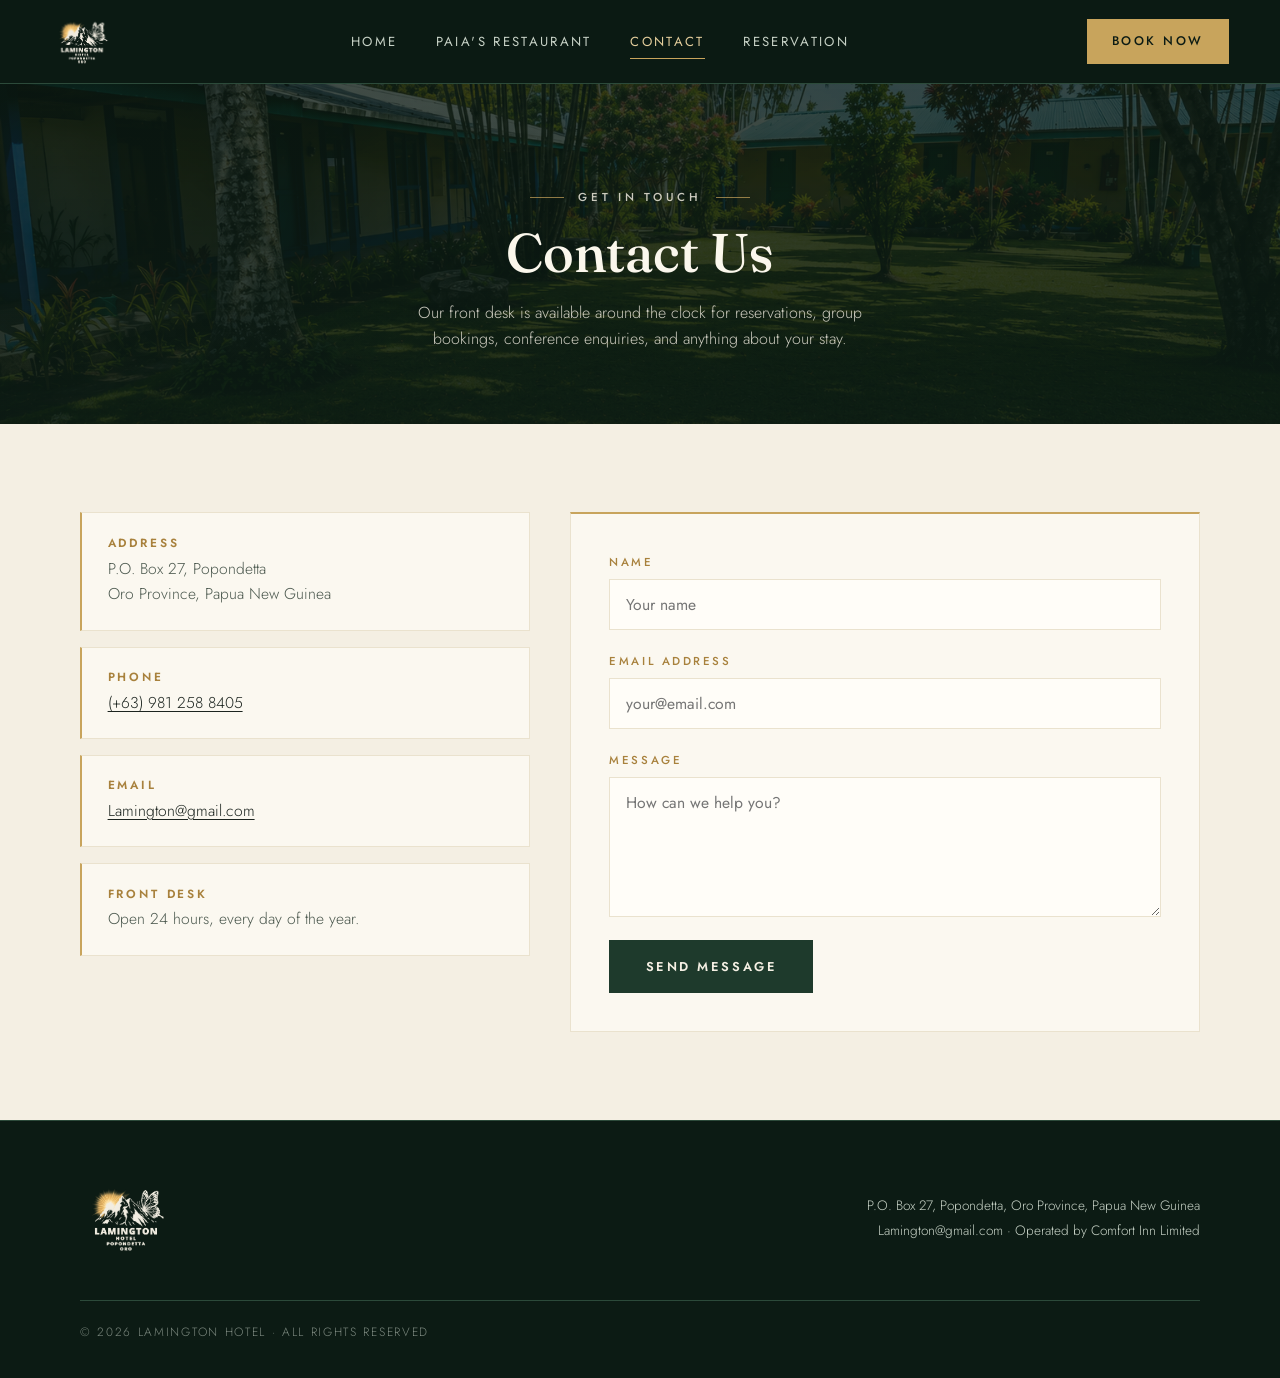
==== contact.html @ cfe45149 "Initial commit" ====
<!DOCTYPE html>
<html lang="en">
<head>
  <meta charset="UTF-8">
  <meta name="viewport" content="width=device-width, initial-scale=1.0">
  <link rel="icon" href="images/favicon.ico" type="image/x-icon">
  <title>Contact · Lamington Hotel</title>
  <link rel="stylesheet" href="index.css">
  <link rel="stylesheet" href="contact.css">
</head>
<body>

<header class="navbar">
  <div class="logo">
    <a href="index.html" class="logo-link">
      <img src="images/LamingtonLogo-light.png" alt="Lamington Hotel — Popondetta, Oro">
    </a>
  </div>
  <button class="nav-toggle" aria-label="Open menu" aria-expanded="false">☰</button>
  <nav>
    <ul class="nav-links">
      <li><a href="index.html">Home</a></li>
      <li><a href="restaurant.html">Paia's Restaurant</a></li>
      <li><a href="contact.html" class="active">Contact</a></li>
      <li><a href="reservation.html">Reservation</a></li>
    </ul>
  </nav>
  <a href="reservation.html" class="book-now">Book Now</a>
</header>

<section class="page-hero">
  <p class="eyebrow centered">Get in touch</p>
  <h1>Contact Us</h1>
  <p>Our front desk is available around the clock for reservations, group bookings, conference enquiries, and anything about your stay.</p>
</section>

<section class="section on-paper">
  <div class="section-inner contact-layout">

    <div class="contact-left">
      <div class="info-box">
        <h3>Address</h3>
        <p>P.O. Box 27, Popondetta<br>Oro Province, Papua New Guinea</p>
      </div>
      <div class="info-box">
        <h3>Phone</h3>
        <p><a href="tel:+639812588405">(+63) 981 258 8405</a></p>
      </div>
      <div class="info-box">
        <h3>Email</h3>
        <p><a href="mailto:Lamington@gmail.com">Lamington@gmail.com</a></p>
      </div>
      <div class="info-box">
        <h3>Front desk</h3>
        <p>Open 24 hours, every day of the year.</p>
      </div>
    </div>

    <form class="contact-form" id="contactForm" novalidate>
      <div class="form-group">
        <label for="contactName">Name</label>
        <input type="text" id="contactName" placeholder="Your name" required>
      </div>
      <div class="form-group">
        <label for="contactEmail">Email address</label>
        <input type="email" id="contactEmail" placeholder="your@email.com" required>
      </div>
      <div class="form-group">
        <label for="contactMessage">Message</label>
        <textarea id="contactMessage" placeholder="How can we help you?" required></textarea>
      </div>
      <button type="submit" class="form-submit">Send message</button>
      <p class="form-note" id="contactNote"></p>
    </form>

  </div>
</section>

<footer class="footer">
  <div class="footer-inner">
    <img src="images/LamingtonLogo-light.png" alt="Lamington Hotel — Popondetta, Oro">
    <div class="footer-meta">
      P.O. Box 27, Popondetta, Oro Province, Papua New Guinea<br>
      <a href="mailto:Lamington@gmail.com">Lamington@gmail.com</a> · Operated by Comfort Inn Limited
    </div>
  </div>
  <p class="footer-copy">© 2026 Lamington Hotel · All rights reserved</p>
</footer>

<script src="script.js"></script>
</body>
</html>
---- index.css ----
/* ============================================================
   LAMINGTON HOTEL — shared stylesheet
   Palette: rainforest green + brass gold + volcanic ember
   Type: Fraunces (display) + Jost (body)
   ============================================================ */

@import url('https://fonts.googleapis.com/css2?family=Fraunces:ital,opsz,wght@0,9..144,400;0,9..144,500;0,9..144,600;1,9..144,400;1,9..144,500&family=Jost:wght@300;400;500;600&display=swap');

:root {
  --forest-950: #0C1B14;
  --forest-900: #10231B;
  --forest-800: #152C22;
  --forest-700: #1E3A2C;
  --forest-line: #2C4A3A;
  --gold: #C8A45C;
  --gold-light: #E4CE9C;
  --gold-deep: #A8813C;
  --ember: #B4472F;
  --paper: #F4EFE3;
  --paper-deep: #EAE2CE;
  --ink: #1C241F;
  --ink-soft: #4C594F;
  --mist: #C7D2C6;

  --display: 'Fraunces', Georgia, serif;
  --body: 'Jost', 'Segoe UI', sans-serif;
  --wrap: 1120px;
}

* { margin: 0; padding: 0; box-sizing: border-box; }

html { scroll-behavior: smooth; }

body {
  font-family: var(--body);
  font-weight: 300;
  color: var(--ink);
  background: var(--forest-950);
  line-height: 1.65;
  -webkit-font-smoothing: antialiased;
}

img { max-width: 100%; display: block; }
a { color: inherit; text-decoration: none; }

h1, h2, h3 { font-family: var(--display); font-weight: 500; line-height: 1.12; }

.eyebrow {
  font-family: var(--body);
  font-weight: 500;
  font-size: 0.72rem;
  letter-spacing: 0.32em;
  text-transform: uppercase;
  color: var(--gold);
  display: flex;
  align-items: center;
  gap: 0.9rem;
}
.eyebrow::before {
  content: '';
  width: 34px; height: 1px;
  background: var(--gold);
  opacity: 0.7;
}
.eyebrow.centered { justify-content: center; }
.eyebrow.centered::after {
  content: '';
  width: 34px; height: 1px;
  background: var(--gold);
  opacity: 0.7;
}

/* ---------- Navbar ---------- */
.navbar {
  position: sticky;
  top: 0;
  z-index: 50;
  display: flex;
  align-items: center;
  justify-content: space-between;
  gap: 1.5rem;
  padding: 0.65rem 4vw;
  background: rgba(12, 27, 20, 0.92);
  backdrop-filter: blur(10px);
  border-bottom: 1px solid var(--forest-line);
}
.logo img { height: 62px; width: auto; }
.nav-links {
  display: flex;
  list-style: none;
  gap: 2.4rem;
}
.nav-links a {
  color: var(--mist);
  font-size: 0.82rem;
  font-weight: 400;
  letter-spacing: 0.18em;
  text-transform: uppercase;
  padding: 0.4rem 0;
  border-bottom: 1px solid transparent;
  transition: color 0.25s, border-color 0.25s;
}
.nav-links a:hover,
.nav-links a.active { color: var(--gold-light); border-bottom-color: var(--gold); }

.book-now {
  font-size: 0.78rem;
  font-weight: 500;
  letter-spacing: 0.2em;
  text-transform: uppercase;
  color: var(--forest-950);
  background: var(--gold);
  padding: 0.7rem 1.5rem;
  border: 1px solid var(--gold);
  transition: background 0.25s, color 0.25s;
  white-space: nowrap;
}
.book-now:hover { background: transparent; color: var(--gold-light); }

.nav-toggle {
  display: none;
  background: none;
  border: 1px solid var(--forest-line);
  color: var(--gold-light);
  font-size: 1.2rem;
  line-height: 1;
  padding: 0.45rem 0.7rem;
  cursor: pointer;
}

/* ---------- Buttons ---------- */
.primary-btn, .secondary-btn {
  display: inline-block;
  font-family: var(--body);
  font-size: 0.8rem;
  font-weight: 500;
  letter-spacing: 0.2em;
  text-transform: uppercase;
  padding: 0.95rem 2.1rem;
  transition: all 0.25s;
}
.primary-btn {
  background: var(--gold);
  color: var(--forest-950);
  border: 1px solid var(--gold);
}
.primary-btn:hover { background: var(--gold-light); border-color: var(--gold-light); }
.secondary-btn {
  border: 1px solid rgba(228, 206, 156, 0.5);
  color: var(--gold-light);
}
.secondary-btn:hover { border-color: var(--gold-light); background: rgba(228, 206, 156, 0.08); }

/* ---------- Hero (home) ---------- */
.hero {
  position: relative;
  min-height: 92vh;
  display: flex;
  align-items: center;
  background:
    linear-gradient(180deg, rgba(12,27,20,0.55) 0%, rgba(12,27,20,0.35) 45%, rgba(12,27,20,0.92) 100%),
    url('images/Heropic.png') center 30% / cover no-repeat;
}
.hero-content {
  width: 100%;
  max-width: var(--wrap);
  margin: 0 auto;
  padding: 6rem 4vw 8rem;
  color: var(--paper);
}
.hero .eyebrow { color: var(--gold-light); margin-bottom: 1.4rem; }
.hero h1 {
  font-size: clamp(2.6rem, 6vw, 4.6rem);
  font-weight: 500;
  color: #FBF7EC;
  max-width: 13ch;
  margin-bottom: 1.4rem;
}
.hero h1 em {
  font-style: italic;
  font-weight: 400;
  color: var(--gold-light);
}
.hero-text {
  font-size: 1.05rem;
  max-width: 46ch;
  color: rgba(244, 239, 227, 0.85);
  margin-bottom: 2.4rem;
}
.hero-buttons { display: flex; flex-wrap: wrap; gap: 1rem; }

.hero-facts {
  display: flex;
  flex-wrap: wrap;
  gap: 2.6rem;
  margin-top: 4rem;
  padding-top: 1.6rem;
  border-top: 1px solid rgba(228, 206, 156, 0.25);
}
.hero-facts div { min-width: 120px; }
.hero-facts strong {
  display: block;
  font-family: var(--display);
  font-size: 1.5rem;
  font-weight: 500;
  color: var(--gold-light);
}
.hero-facts span {
  font-size: 0.72rem;
  letter-spacing: 0.22em;
  text-transform: uppercase;
  color: rgba(199, 210, 198, 0.85);
}

/* ---------- Ridgeline divider (signature) ---------- */
.ridge {
  display: block;
  width: 100%;
  height: 56px;
  margin-bottom: -1px;
}
.ridge path.line { fill: none; stroke: var(--gold); stroke-width: 1.4; opacity: 0.85; }

/* ---------- Sections ---------- */
.section {
  padding: 5.5rem 4vw;
}
.section-inner { max-width: var(--wrap); margin: 0 auto; }
.section-head { max-width: 640px; margin-bottom: 3.2rem; }
.section-head.centered { margin-inline: auto; text-align: center; }
.section-head h2 {
  font-size: clamp(1.9rem, 3.6vw, 2.7rem);
  margin-top: 0.9rem;
}
.section-head p { margin-top: 0.9rem; }

.on-paper { background: var(--paper); color: var(--ink); }
.on-paper .section-head p { color: var(--ink-soft); }
.on-forest { background: var(--forest-900); color: var(--paper); }
.on-forest h2, .on-forest h3 { color: #FBF7EC; }
.on-forest p { color: rgba(244, 239, 227, 0.75); }

/* ---------- Amenities ---------- */
.amenities-grid {
  display: grid;
  grid-template-columns: repeat(auto-fit, minmax(250px, 1fr));
  gap: 1.2rem;
}
.amenity-card {
  background: #FBF8F0;
  border: 1px solid var(--paper-deep);
  border-top: 2px solid var(--gold);
  padding: 2.1rem 1.8rem;
  transition: transform 0.25s, box-shadow 0.25s;
}
.amenity-card:hover {
  transform: translateY(-4px);
  box-shadow: 0 14px 30px rgba(28, 36, 31, 0.10);
}
.amenity-card h3 { font-size: 1.25rem; margin-bottom: 0.6rem; }
.amenity-card p { color: var(--ink-soft); font-size: 0.96rem; }
.amenity-glyph {
  width: 44px; height: 44px;
  margin-bottom: 1.2rem;
  color: var(--gold-deep);
}
.amenity-glyph svg { width: 100%; height: 100%; }

/* ---------- Rooms ---------- */
.rooms-grid {
  display: grid;
  grid-template-columns: repeat(auto-fit, minmax(255px, 1fr));
  gap: 1.4rem;
}
.room-card {
  background: var(--forest-800, #152C22);
  background: #152C22;
  border: 1px solid var(--forest-line);
  display: flex;
  flex-direction: column;
  transition: transform 0.25s, border-color 0.25s;
}
.room-card:hover { transform: translateY(-5px); border-color: var(--gold-deep); }
.room-media { position: relative; overflow: hidden; aspect-ratio: 4 / 3; }
.room-media img {
  width: 100%; height: 100%;
  object-fit: cover;
  transition: transform 0.5s ease;
}
.room-card:hover .room-media img { transform: scale(1.05); }
.rate-plate {
  position: absolute;
  top: 0.9rem; left: 0.9rem;
  background: linear-gradient(160deg, var(--gold-light), var(--gold));
  color: var(--forest-950);
  font-weight: 600;
  font-size: 0.82rem;
  letter-spacing: 0.06em;
  padding: 0.35rem 0.75rem;
  box-shadow: 0 3px 8px rgba(0,0,0,0.35);
}
.rate-plate small { font-weight: 400; font-size: 0.68rem; }
.room-body { padding: 1.5rem 1.5rem 1.7rem; display: flex; flex-direction: column; flex: 1; }
.room-code {
  font-size: 0.68rem;
  letter-spacing: 0.28em;
  color: var(--gold);
  text-transform: uppercase;
  margin-bottom: 0.4rem;
}
.room-body h3 { font-size: 1.3rem; margin-bottom: 0.55rem; }
.room-body p { font-size: 0.94rem; flex: 1; }
.room-link {
  margin-top: 1.3rem;
  font-size: 0.76rem;
  font-weight: 500;
  letter-spacing: 0.2em;
  text-transform: uppercase;
  color: var(--gold-light);
  display: inline-flex;
  align-items: center;
  gap: 0.5rem;
}
.room-link::after { content: '→'; transition: transform 0.25s; }
.room-link:hover::after { transform: translateX(4px); }

/* ---------- Dining band (home) ---------- */
.dine-band {
  display: grid;
  grid-template-columns: 1.1fr 1fr;
  max-width: var(--wrap);
  margin: 0 auto;
  border: 1px solid var(--paper-deep);
  background: #FBF8F0;
  overflow: hidden;
}
.dine-band img { width: 100%; height: 100%; object-fit: cover; min-height: 320px; }
.dine-copy { padding: 3rem 3rem 3.2rem; display: flex; flex-direction: column; justify-content: center; }
.dine-copy h2 { font-size: clamp(1.7rem, 3vw, 2.3rem); margin: 0.9rem 0; }
.dine-copy p { color: var(--ink-soft); margin-bottom: 1.8rem; }
.dine-copy .primary-btn { align-self: flex-start; background: var(--forest-700); border-color: var(--forest-700); color: var(--paper); }
.dine-copy .primary-btn:hover { background: var(--forest-900); }

/* ---------- Footer ---------- */
.footer {
  background: var(--forest-950);
  border-top: 1px solid var(--forest-line);
  padding: 3.2rem 4vw 2.2rem;
  color: var(--mist);
}
.footer-inner {
  max-width: var(--wrap);
  margin: 0 auto;
  display: flex;
  flex-wrap: wrap;
  align-items: center;
  justify-content: space-between;
  gap: 1.6rem;
}
.footer-inner img { height: 92px; width: auto; }
.footer-meta { font-size: 0.85rem; line-height: 1.9; text-align: right; }
.footer-meta a:hover { color: var(--gold-light); }
.footer-copy {
  max-width: var(--wrap);
  margin: 2.2rem auto 0;
  padding-top: 1.4rem;
  border-top: 1px solid var(--forest-line);
  font-size: 0.75rem;
  letter-spacing: 0.14em;
  text-transform: uppercase;
  color: rgba(199, 210, 198, 0.6);
}

/* ---------- Page hero (inner pages) ---------- */
.page-hero {
  background:
    linear-gradient(180deg, rgba(12,27,20,0.78), rgba(12,27,20,0.9)),
    url('images/Heropic.png') center 40% / cover no-repeat;
  padding: 5.5rem 4vw 4.5rem;
  color: var(--paper);
  text-align: center;
}
.page-hero h1 {
  font-size: clamp(2.2rem, 5vw, 3.4rem);
  color: #FBF7EC;
  margin-top: 1rem;
}
.page-hero p {
  max-width: 52ch;
  margin: 1rem auto 0;
  color: rgba(244, 239, 227, 0.82);
}

/* ---------- Forms ---------- */
.form-group { display: flex; flex-direction: column; gap: 0.45rem; }
.form-group label {
  font-size: 0.72rem;
  font-weight: 500;
  letter-spacing: 0.22em;
  text-transform: uppercase;
  color: var(--gold-deep);
}
.form-group input,
.form-group select,
.form-group textarea {
  font-family: var(--body);
  font-size: 0.98rem;
  color: var(--ink);
  background: #FFFDF8;
  border: 1px solid var(--paper-deep);
  padding: 0.8rem 0.95rem;
  transition: border-color 0.2s, box-shadow 0.2s;
}
.form-group textarea { min-height: 140px; resize: vertical; }
.form-group input:focus,
.form-group select:focus,
.form-group textarea:focus {
  outline: none;
  border-color: var(--gold);
  box-shadow: 0 0 0 3px rgba(200, 164, 92, 0.2);
}
.form-submit {
  font-family: var(--body);
  font-size: 0.8rem;
  font-weight: 600;
  letter-spacing: 0.2em;
  text-transform: uppercase;
  background: var(--forest-700);
  color: var(--paper);
  border: 1px solid var(--forest-700);
  padding: 1rem 2.2rem;
  cursor: pointer;
  transition: background 0.25s;
}
.form-submit:hover { background: var(--forest-900); }
.form-note {
  border-left: 2px solid var(--gold);
  background: rgba(200, 164, 92, 0.12);
  color: var(--ink);
  padding: 0.9rem 1.1rem;
  font-size: 0.95rem;
  display: none;
}
.form-note.show { display: block; }

/* ---------- Focus visibility ---------- */
a:focus-visible, button:focus-visible {
  outline: 2px solid var(--gold);
  outline-offset: 3px;
}

/* ---------- Motion preferences ---------- */
@media (prefers-reduced-motion: reduce) {
  * { transition: none !important; animation: none !important; }
  html { scroll-behavior: auto; }
}

/* ---------- Responsive ---------- */
@media (max-width: 860px) {
  .nav-toggle { display: block; }
  .navbar { flex-wrap: wrap; }
  .navbar nav {
    display: none;
    width: 100%;
    order: 4;
  }
  .navbar nav.open { display: block; }
  .nav-links {
    flex-direction: column;
    gap: 0;
    padding: 0.8rem 0 0.4rem;
    border-top: 1px solid var(--forest-line);
    margin-top: 0.6rem;
  }
  .nav-links a { display: block; padding: 0.7rem 0; border-bottom: none; }
  .book-now { margin-left: auto; }
  .dine-band { grid-template-columns: 1fr; }
  .dine-copy { padding: 2.2rem 1.6rem; }
  .footer-meta { text-align: left; }
  .hero { min-height: 84vh; }
}

/* ============================================================
   Interactive layer — reception bell, reveals, stay calculator
   ============================================================ */

/* Bell */
.bell-inline { display: flex; align-items: center; gap: 1.1rem; margin-top: 2.2rem; }
.bell {
  width: 66px; height: 66px;
  background: rgba(12, 27, 20, 0.55);
  border: 1px solid rgba(228, 206, 156, 0.4);
  border-radius: 50%;
  padding: 8px;
  cursor: pointer;
  flex: none;
  transition: border-color 0.3s, box-shadow 0.3s, transform 0.15s;
}
.bell:hover { border-color: var(--gold-light); transform: translateY(-2px); }
.bell:active { transform: translateY(1px) scale(0.97); }
.bell svg { width: 100%; height: 100%; }
.bell.ringing svg { animation: bell-swing 0.6s ease; }
@keyframes bell-swing {
  0% { transform: rotate(0); }
  25% { transform: rotate(-8deg); }
  50% { transform: rotate(7deg); }
  75% { transform: rotate(-4deg); }
  100% { transform: rotate(0); }
}
.hero.lit .bell {
  border-color: var(--gold);
  box-shadow: 0 0 24px rgba(200, 164, 92, 0.45), 0 0 60px rgba(200, 164, 92, 0.2);
}
.bell-state {
  font-family: var(--display);
  font-size: 1.05rem;
  letter-spacing: 0.12em;
  color: rgba(228, 206, 156, 0.55);
  transition: color 0.5s;
}
.hero.lit .bell-state { color: var(--gold-light); }
.bell-hint { font-size: 0.8rem; color: rgba(199, 210, 198, 0.75); }

/* Waking the hotel */
.hero { transition: filter 1.2s ease; }
.hero::after {
  content: '';
  position: absolute;
  inset: 0;
  pointer-events: none;
  background: radial-gradient(ellipse at 30% 70%, rgba(200, 164, 92, 0.22), transparent 55%);
  opacity: 0;
  transition: opacity 1.4s ease;
}
.hero.lit::after { opacity: 1; }
.hero.lit { filter: saturate(1.12) brightness(1.06); }
.ridge path.line { transition: filter 0.8s ease, opacity 0.8s ease; }
.ridge.lit path.line {
  opacity: 1;
  filter: drop-shadow(0 0 5px rgba(200, 164, 92, 0.9));
}

/* Scroll reveals */
.reveal {
  opacity: 0;
  transform: translateY(26px);
  transition: opacity 0.7s ease, transform 0.7s ease;
}
.reveal.in { opacity: 1; transform: none; }
.reveal:nth-child(2) { transition-delay: 0.08s; }
.reveal:nth-child(3) { transition-delay: 0.16s; }
.reveal:nth-child(4) { transition-delay: 0.24s; }

/* Stay calculator */
.stay-calc {
  margin-top: 2.6rem;
  background: #152C22;
  border: 1px solid var(--forest-line);
  border-top: 2px solid var(--gold);
  padding: 2.2rem;
  display: grid;
  grid-template-columns: 1fr 1.2fr 1fr;
  gap: 2rem;
  align-items: center;
}
.stay-calc-head h3 { font-size: 1.4rem; margin-top: 0.5rem; }
.stay-calc-controls { display: grid; grid-template-columns: 1.5fr 1fr; gap: 1.2rem; }
.stay-calc .form-group label { color: var(--gold); }
.stay-calc select {
  background: var(--forest-900);
  border-color: var(--forest-line);
  color: var(--paper);
}
.stepper {
  display: flex;
  align-items: center;
  justify-content: space-between;
  border: 1px solid var(--forest-line);
  background: var(--forest-900);
}
.stepper button {
  width: 44px; height: 46px;
  background: none;
  border: none;
  color: var(--gold-light);
  font-size: 1.3rem;
  cursor: pointer;
  transition: background 0.2s;
}
.stepper button:hover { background: rgba(200, 164, 92, 0.15); }
.stepper span {
  font-family: var(--display);
  font-size: 1.2rem;
  color: var(--paper);
}
.stay-calc-result { text-align: right; }
.calc-total span, .calc-gst span {
  display: block;
  font-size: 0.7rem;
  letter-spacing: 0.24em;
  text-transform: uppercase;
  color: rgba(199, 210, 198, 0.7);
}
.calc-total strong {
  font-family: var(--display);
  font-size: 2.1rem;
  font-weight: 500;
  color: var(--gold-light);
}
.calc-gst { margin: 0.5rem 0 1.2rem; }
.calc-gst em { font-style: normal; color: var(--mist); font-size: 0.95rem; }

@media (max-width: 860px) {
  .stay-calc { grid-template-columns: 1fr; text-align: left; }
  .stay-calc-result { text-align: left; }
  .stay-calc-controls { grid-template-columns: 1fr; }
}
---- contact.css ----
/* Contact page */

.contact-layout {
  display: grid;
  grid-template-columns: 1fr 1.4fr;
  gap: 2.5rem;
  align-items: start;
}

.contact-left {
  display: grid;
  gap: 1rem;
}
.info-box {
  background: #FBF8F0;
  border: 1px solid var(--paper-deep);
  border-left: 2px solid var(--gold);
  padding: 1.4rem 1.6rem;
}
.info-box h3 {
  font-size: 0.74rem;
  font-family: var(--body);
  font-weight: 600;
  letter-spacing: 0.24em;
  text-transform: uppercase;
  color: var(--gold-deep);
  margin-bottom: 0.4rem;
}
.info-box p { color: var(--ink-soft); font-size: 0.98rem; }
.info-box a { color: var(--ink); text-decoration: underline; text-underline-offset: 3px; }
.info-box a:hover { color: var(--gold-deep); }

.contact-form {
  background: #FBF8F0;
  border: 1px solid var(--paper-deep);
  border-top: 2px solid var(--gold);
  padding: 2.4rem;
  display: flex;
  flex-direction: column;
  gap: 1.4rem;
}
.contact-form .form-submit { align-self: flex-start; }

@media (max-width: 860px) {
  .contact-layout { grid-template-columns: 1fr; }
  .contact-form { padding: 1.6rem; }
}
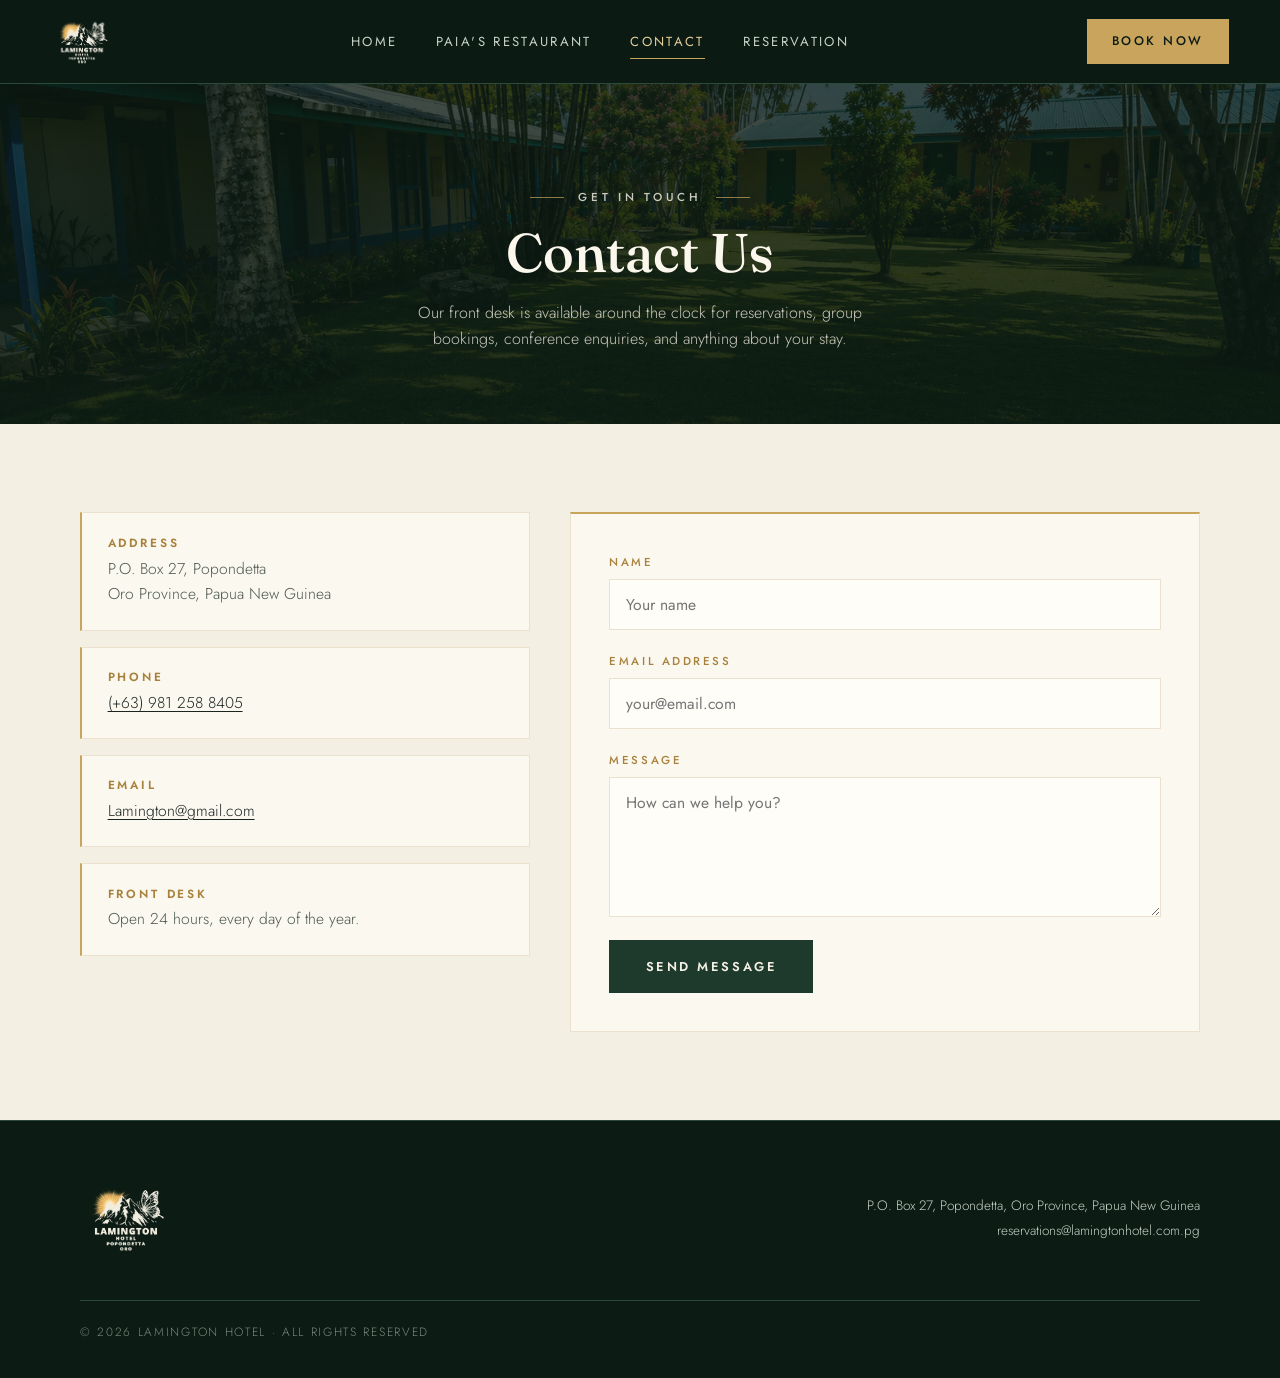
==== commit 7f1949c4: "Added services and edited emails" ====
--- a/contact.html
+++ b/contact.html
@@ -81,7 +81,7 @@
     <img src="images/LamingtonLogo-light.png" alt="Lamington Hotel — Popondetta, Oro">
     <div class="footer-meta">
       P.O. Box 27, Popondetta, Oro Province, Papua New Guinea<br>
-      <a href="mailto:Lamington@gmail.com">Lamington@gmail.com</a> · Operated by Comfort Inn Limited
+      <a href="mailto:Lamington@gmail.com">reservations@lamingtonhotel.com.pg</a>
     </div>
   </div>
   <p class="footer-copy">© 2026 Lamington Hotel · All rights reserved</p>
--- a/index.css
+++ b/index.css
@@ -615,3 +615,13 @@
   .stay-calc-result { text-align: left; }
   .stay-calc-controls { grid-template-columns: 1fr; }
 }
+
+/* Five-across amenities row */
+.amenities-grid.cols-5 { grid-template-columns: repeat(5, 1fr); gap: 1rem; }
+.amenities-grid.cols-5 .amenity-card { padding: 1.6rem 1.3rem; }
+.amenities-grid.cols-5 .amenity-glyph { width: 36px; height: 36px; margin-bottom: 1rem; }
+.amenities-grid.cols-5 .amenity-card h3 { font-size: 1.08rem; }
+.amenities-grid.cols-5 .amenity-card p { font-size: 0.88rem; }
+@media (max-width: 1100px) {
+  .amenities-grid.cols-5 { grid-template-columns: repeat(auto-fit, minmax(200px, 1fr)); }
+}
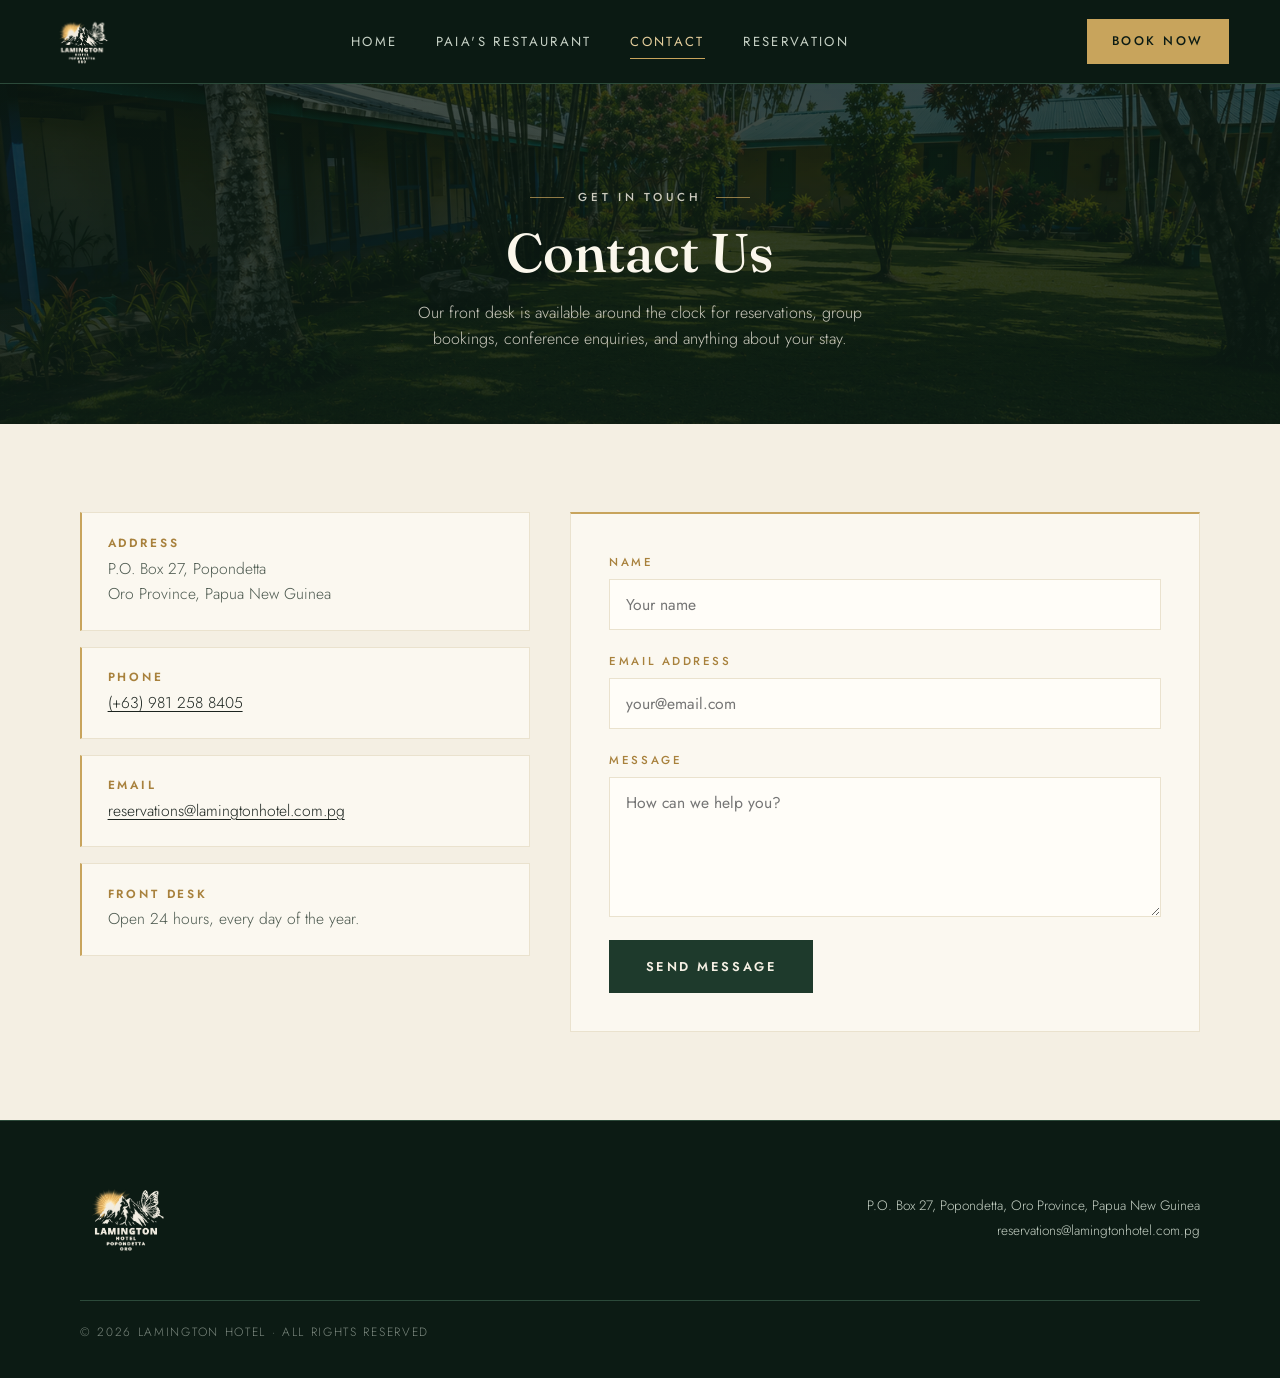
==== commit 6ab7ab77: "Added services and edited email addressess on contact.html" ====
--- a/contact.html
+++ b/contact.html
@@ -48,7 +48,7 @@
       </div>
       <div class="info-box">
         <h3>Email</h3>
-        <p><a href="mailto:Lamington@gmail.com">Lamington@gmail.com</a></p>
+        <p><a href="mailto:reservations@lamingtonhotel.com.pg">reservations@lamingtonhotel.com.pg</a></p>
       </div>
       <div class="info-box">
         <h3>Front desk</h3>
@@ -81,7 +81,7 @@
     <img src="images/LamingtonLogo-light.png" alt="Lamington Hotel — Popondetta, Oro">
     <div class="footer-meta">
       P.O. Box 27, Popondetta, Oro Province, Papua New Guinea<br>
-      <a href="mailto:Lamington@gmail.com">reservations@lamingtonhotel.com.pg</a>
+      <a href="mailto:reservations@lamington.com.pg">reservations@lamingtonhotel.com.pg</a>
     </div>
   </div>
   <p class="footer-copy">© 2026 Lamington Hotel · All rights reserved</p>
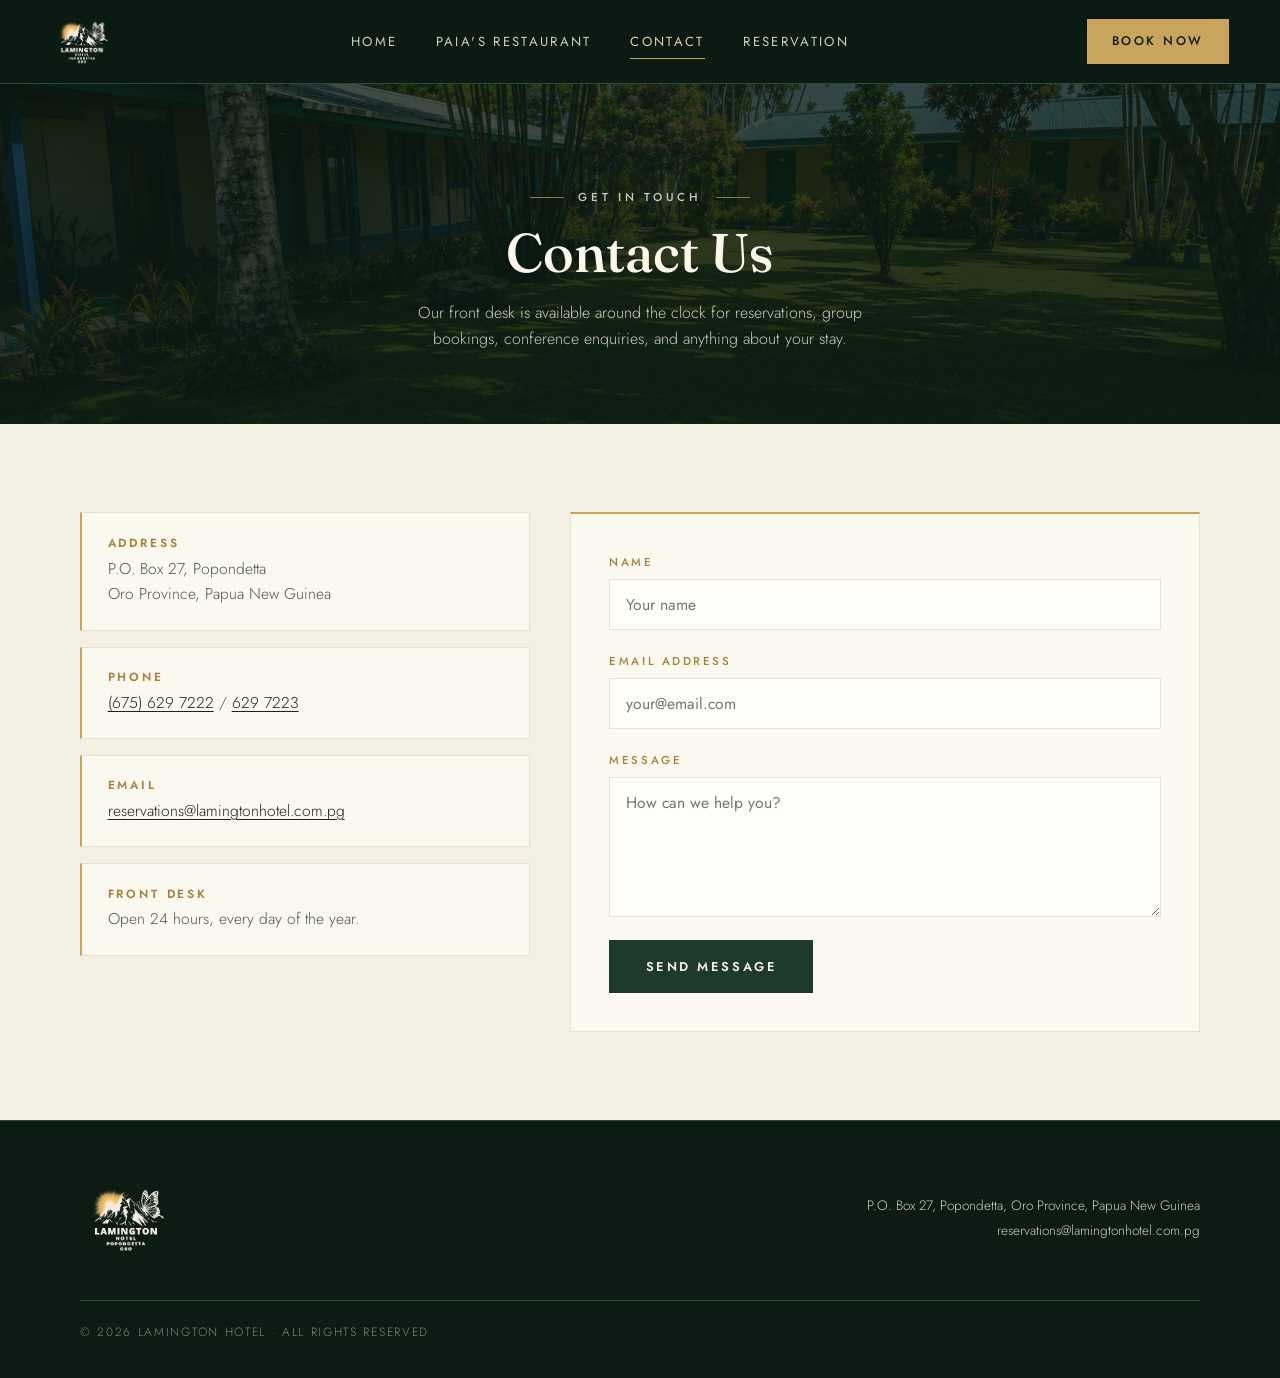
==== commit e479ce25: "Fix contact phone/email, add PHP mail handler, stop tracking .vs/ Corrected phone number and a broke" ====
--- a/contact.html
+++ b/contact.html
@@ -44,7 +44,7 @@
       </div>
       <div class="info-box">
         <h3>Phone</h3>
-        <p><a href="tel:+639812588405">(+63) 981 258 8405</a></p>
+        <p><a href="tel:+6756297222">(675) 629 7222</a> / <a href="tel:+6756297223">629 7223</a></p>
       </div>
       <div class="info-box">
         <h3>Email</h3>
@@ -56,18 +56,19 @@
       </div>
     </div>
 
-    <form class="contact-form" id="contactForm" novalidate>
+    <form class="contact-form" id="contactForm" action="mail-handler.php" method="POST" novalidate>
+      <input type="hidden" name="form_type" value="contact">
       <div class="form-group">
         <label for="contactName">Name</label>
-        <input type="text" id="contactName" placeholder="Your name" required>
+        <input type="text" id="contactName" name="name" placeholder="Your name" required>
       </div>
       <div class="form-group">
         <label for="contactEmail">Email address</label>
-        <input type="email" id="contactEmail" placeholder="your@email.com" required>
+        <input type="email" id="contactEmail" name="email" placeholder="your@email.com" required>
       </div>
       <div class="form-group">
         <label for="contactMessage">Message</label>
-        <textarea id="contactMessage" placeholder="How can we help you?" required></textarea>
+        <textarea id="contactMessage" name="message" placeholder="How can we help you?" required></textarea>
       </div>
       <button type="submit" class="form-submit">Send message</button>
       <p class="form-note" id="contactNote"></p>
@@ -81,7 +82,7 @@
     <img src="images/LamingtonLogo-light.png" alt="Lamington Hotel — Popondetta, Oro">
     <div class="footer-meta">
       P.O. Box 27, Popondetta, Oro Province, Papua New Guinea<br>
-      <a href="mailto:reservations@lamington.com.pg">reservations@lamingtonhotel.com.pg</a>
+      <a href="mailto:reservations@lamingtonhotel.com.pg">reservations@lamingtonhotel.com.pg</a>
     </div>
   </div>
   <p class="footer-copy">© 2026 Lamington Hotel · All rights reserved</p>
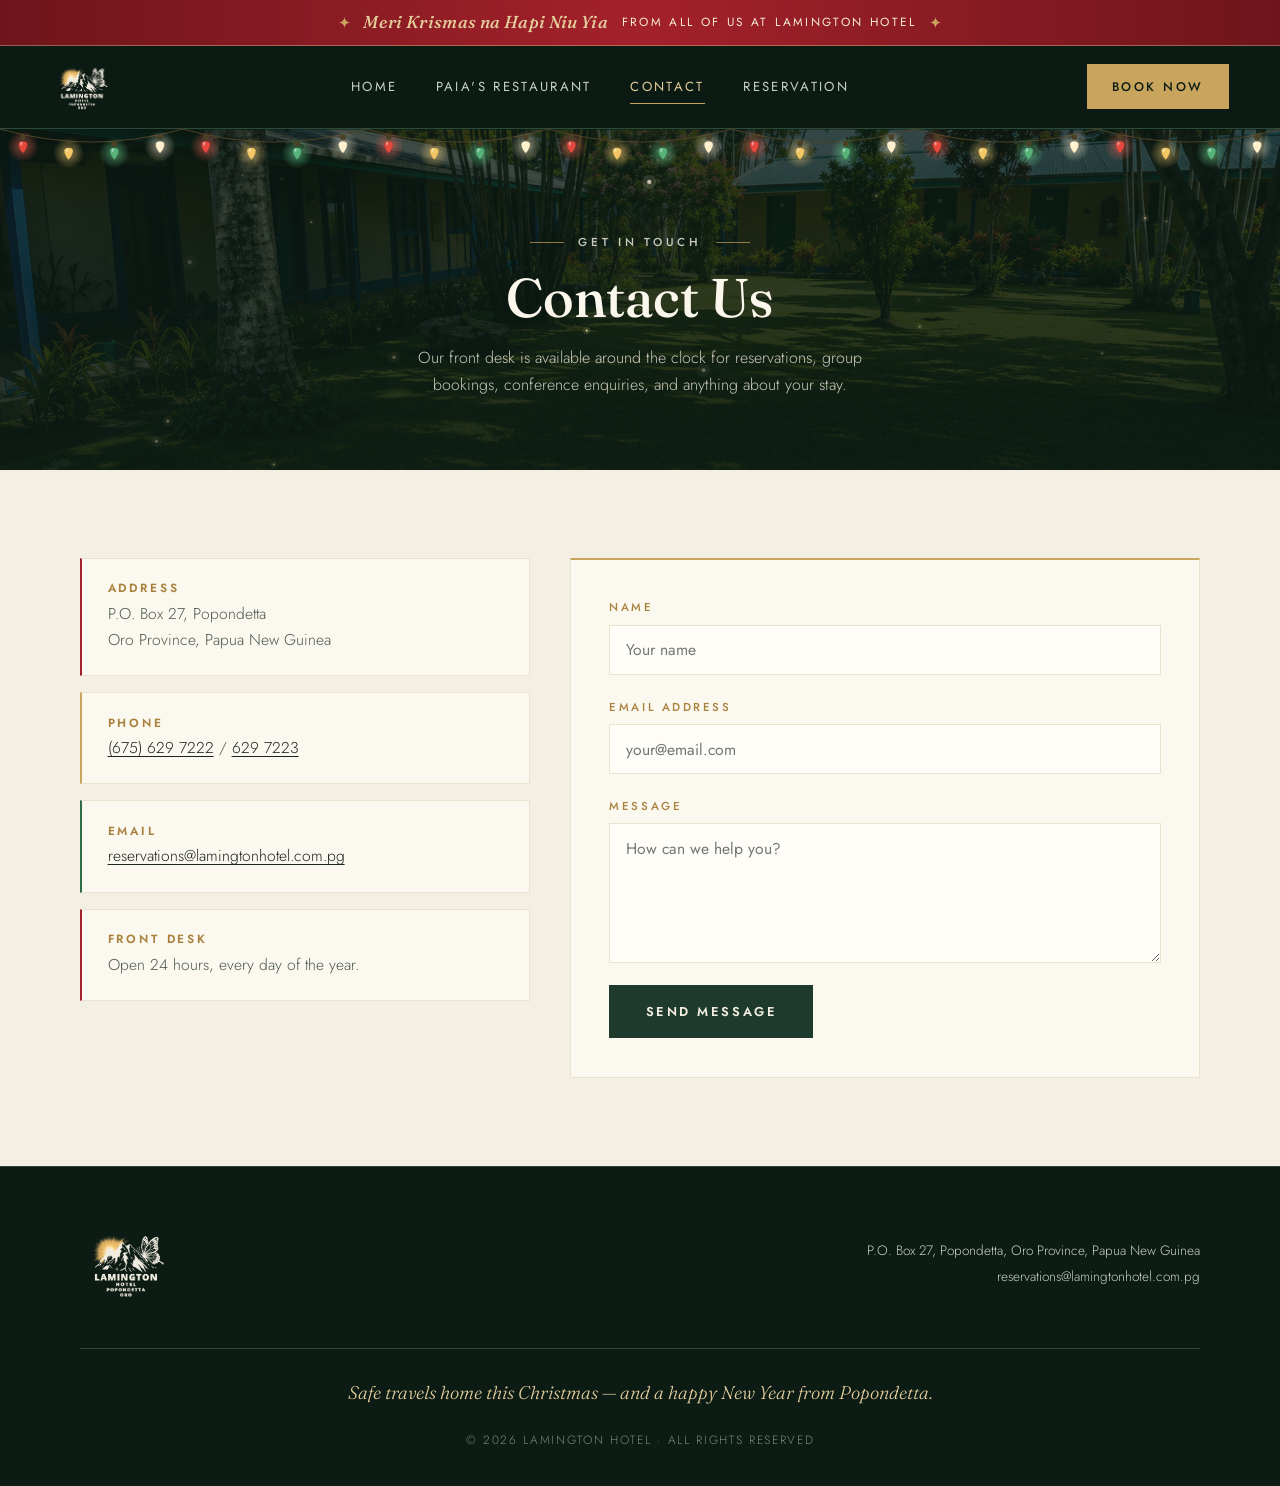
==== commit f62cab21: "Add Christmas theme layer (20 Nov - 2 Jan, PNG time) christmas.js adds the "xmas" class to <html> wh" ====
--- a/contact.html
+++ b/contact.html
@@ -7,6 +7,7 @@
   <title>Contact · Lamington Hotel</title>
   <link rel="stylesheet" href="index.css">
   <link rel="stylesheet" href="contact.css">
+  <link rel="stylesheet" href="christmas.css">
 </head>
 <body>
 
@@ -89,5 +90,6 @@
 </footer>
 
 <script src="script.js"></script>
+<script src="christmas.js"></script>
 </body>
 </html>
--- a/christmas.css
+++ b/christmas.css
@@ -0,0 +1,259 @@
+/* ============================================================
+   Lamington Hotel — Christmas layer
+
+   Loaded on every page, but does nothing on its own: christmas.js
+   adds the class "xmas" to <html> while the season is on, and
+   every rule here hangs off that class or off an element that
+   christmas.js creates. Outside the season the site looks
+   exactly as it did before.
+
+   Adds one colour to the palette — a deep Christmas red, which
+   sits naturally beside the rainforest green and brass gold.
+   ============================================================ */
+
+html.xmas {
+  --xmas-red: #A3212B;
+  --xmas-red-deep: #6E151B;
+  --xmas-green: #2F6B47;
+}
+
+/* ---------- Greeting ribbon (above the navbar) ---------- */
+.xmas-ribbon {
+  display: flex;
+  flex-wrap: wrap;
+  align-items: center;
+  justify-content: center;
+  gap: 0.2rem 0.85rem;
+  padding: 0.5rem 4vw;
+  background: linear-gradient(90deg, var(--xmas-red-deep), var(--xmas-red) 50%, var(--xmas-red-deep));
+  border-bottom: 1px solid rgba(228, 206, 156, 0.4);
+  color: #F8EDD3;
+  font-size: 0.74rem;
+  font-weight: 400;
+  letter-spacing: 0.2em;
+  text-transform: uppercase;
+  text-align: center;
+}
+.xmas-ribbon strong {
+  font-family: var(--display);
+  font-style: italic;
+  font-weight: 500;
+  font-size: 1.08rem;
+  letter-spacing: 0.02em;
+  text-transform: none;
+  color: var(--gold-light);
+}
+.xmas-ribbon svg {
+  width: 11px;
+  height: 11px;
+  flex: none;
+  fill: var(--gold);
+}
+
+/* ---------- String of lights (hangs from the navbar) ---------- */
+.xmas-lights {
+  position: absolute;
+  left: 0;
+  right: 0;
+  top: 100%;
+  height: 46px;
+  pointer-events: none;
+}
+.xmas-lights svg {
+  display: block;
+  width: 100%;
+  height: 100%;
+  overflow: visible;
+}
+.xmas-wire {
+  fill: none;
+  stroke: #4A4026;
+  stroke-width: 1.2;
+}
+.xmas-bulb .halo {
+  opacity: 0.6;
+  animation: xmas-twinkle var(--t, 3.2s) ease-in-out var(--d, 0s) infinite;
+}
+.xmas-bulb .glass {
+  animation: xmas-glass var(--t, 3.2s) ease-in-out var(--d, 0s) infinite;
+}
+@keyframes xmas-twinkle {
+  0%, 100% { opacity: 0.22; }
+  50% { opacity: 0.9; }
+}
+@keyframes xmas-glass {
+  0%, 100% { opacity: 0.78; }
+  50% { opacity: 1; }
+}
+
+/* Bell rung: the lights run brighter, in a chase along the wire */
+html.xmas-lit .xmas-bulb .halo {
+  animation: xmas-chase 1.2s ease-in-out var(--c, 0s) infinite;
+}
+html.xmas-lit .xmas-bulb .glass {
+  animation: none;
+  opacity: 1;
+}
+@keyframes xmas-chase {
+  0%, 100% { opacity: 0.5; }
+  50% { opacity: 1; }
+}
+
+/* ---------- Falling lights (a canvas inside each hero) ---------- */
+.xmas-glints {
+  position: absolute;
+  top: 0;
+  left: 0;
+  width: 100%;
+  height: 100%;
+  pointer-events: none;
+  z-index: 0;
+}
+html.xmas .hero-content {
+  position: relative;
+  z-index: 1;
+}
+html.xmas .page-hero {
+  position: relative;
+  overflow: hidden;
+}
+html.xmas .page-hero > :not(.xmas-glints) {
+  position: relative;
+  z-index: 1;
+}
+
+/* ---------- Home hero ---------- */
+html.xmas .hero h1 { max-width: 16ch; }
+
+/* The Christmas star, resting above the summit of the ridgeline */
+.xmas-star {
+  position: absolute;
+  left: 38.333%;              /* the summit sits at x=460 of the 1200-wide ridge */
+  bottom: 0;
+  width: 34px;
+  height: 48px;
+  transform: translateX(-50%);
+  pointer-events: none;
+  z-index: 2;
+}
+.xmas-star svg {
+  display: block;
+  width: 100%;
+  height: 100%;
+  overflow: visible;
+  transform-origin: 50% 50%;
+  animation: xmas-star 3.6s ease-in-out infinite;
+}
+@keyframes xmas-star {
+  0%, 100% { opacity: 0.78; transform: scale(0.9); }
+  50% { opacity: 1; transform: scale(1.06); }
+}
+.hero.lit .xmas-star svg { filter: drop-shadow(0 0 8px rgba(255, 236, 190, 0.9)); }
+
+/* ---------- Festive band (home page, just above the rooms) ---------- */
+.xmas-band {
+  position: relative;
+  overflow: hidden;
+  padding: 4.6rem 4vw;
+  background:
+    radial-gradient(ellipse at 88% -10%, rgba(214, 74, 62, 0.42), transparent 58%),
+    linear-gradient(135deg, #5B0F15 0%, #86181F 55%, #651117 100%);
+  border-top: 1px solid var(--gold-deep);
+  border-bottom: 1px solid var(--gold-deep);
+  color: var(--paper);
+}
+.xmas-band::before {          /* a quiet scatter of stars */
+  content: '';
+  position: absolute;
+  top: 0;
+  right: 0;
+  bottom: 0;
+  left: 0;
+  background-image: url("data:image/svg+xml,%3Csvg xmlns='http://www.w3.org/2000/svg' width='220' height='180'%3E%3Cg fill='%23E4CE9C'%3E%3Cpath d='M30 22c.4 4.2 1.8 5.6 6 6-4.2.4-5.6 1.8-6 6-.4-4.2-1.8-5.6-6-6 4.2-.4 5.6-1.8 6-6z' opacity='.5'/%3E%3Cpath d='M150 96c.3 3 1.3 4 4.3 4.3-3 .3-4 1.3-4.3 4.3-.3-3-1.3-4-4.3-4.3 3-.3 4-1.3 4.3-4.3z' opacity='.35'/%3E%3Ccircle cx='96' cy='48' r='1.1' opacity='.4'/%3E%3Ccircle cx='196' cy='30' r='.9' opacity='.3'/%3E%3Ccircle cx='60' cy='128' r='1.2' opacity='.35'/%3E%3Ccircle cx='182' cy='152' r='.9' opacity='.3'/%3E%3C/g%3E%3C/svg%3E");
+  opacity: 0.55;
+  pointer-events: none;
+}
+.xmas-band-inner {
+  position: relative;
+  max-width: var(--wrap);
+  margin: 0 auto;
+  display: grid;
+  grid-template-columns: minmax(0, 620px) minmax(220px, 350px);
+  justify-content: space-between;
+  column-gap: 2.5rem;
+}
+.xmas-band-copy {
+  grid-column: 1;
+  grid-row: 1;
+}
+.xmas-band .eyebrow { color: var(--gold-light); }
+.xmas-band .eyebrow::before { background: var(--gold-light); }
+.xmas-band h2 {
+  font-size: clamp(1.9rem, 3.6vw, 2.7rem);
+  color: #FBF7EC;
+  margin-top: 0.9rem;
+}
+.xmas-band h2 em {
+  font-style: italic;
+  font-weight: 400;
+  color: var(--gold-light);
+}
+.xmas-band-text {
+  margin-top: 0.9rem;
+  color: rgba(248, 240, 226, 0.88);
+}
+.xmas-band-actions {
+  display: flex;
+  flex-wrap: wrap;
+  gap: 1rem;
+  margin-top: 2rem;
+}
+.xmas-baubles {
+  grid-column: 2;
+  grid-row: 1;
+  align-self: start;
+  width: 100%;
+  height: auto;
+  margin-top: -4.6rem;        /* hang from the very top edge of the band */
+  pointer-events: none;
+}
+
+/* ---------- Touches of red and green on the cards ---------- */
+html.xmas .amenity-card:nth-child(3n+1) { border-top-color: var(--xmas-red); }
+html.xmas .amenity-card:nth-child(3n+1) .amenity-glyph { color: var(--xmas-red); }
+html.xmas .amenity-card:nth-child(3n) { border-top-color: var(--xmas-green); }
+html.xmas .amenity-card:nth-child(3n) .amenity-glyph { color: var(--xmas-green); }
+html.xmas .info-box:nth-child(3n+1) { border-left-color: var(--xmas-red); }
+html.xmas .info-box:nth-child(3n) { border-left-color: var(--xmas-green); }
+
+/* ---------- Footer greeting ---------- */
+.xmas-footer-note {
+  max-width: var(--wrap);
+  margin: 2.4rem auto 0;
+  padding-top: 1.8rem;
+  border-top: 1px solid var(--forest-line);
+  font-family: var(--display);
+  font-style: italic;
+  font-size: 1.15rem;
+  color: var(--gold-light);
+  text-align: center;
+}
+html.xmas .footer-copy {
+  margin-top: 1.4rem;
+  padding-top: 0;
+  border-top: none;
+  text-align: center;
+}
+
+/* ---------- Small screens ---------- */
+@media (max-width: 860px) {
+  .xmas-ribbon { font-size: 0.66rem; letter-spacing: 0.16em; }
+  .xmas-band { padding: 3.6rem 4vw; }
+  .xmas-band-inner { display: block; }
+  .xmas-baubles { display: none; }
+}
+@media (max-width: 600px) {
+  .xmas-ribbon svg { display: none; }
+  /* keep "Christmas beneath" on one line and "Mount Lamington" on the next */
+  html.xmas .hero h1 { font-size: min(2.6rem, 10.4vw); }
+}
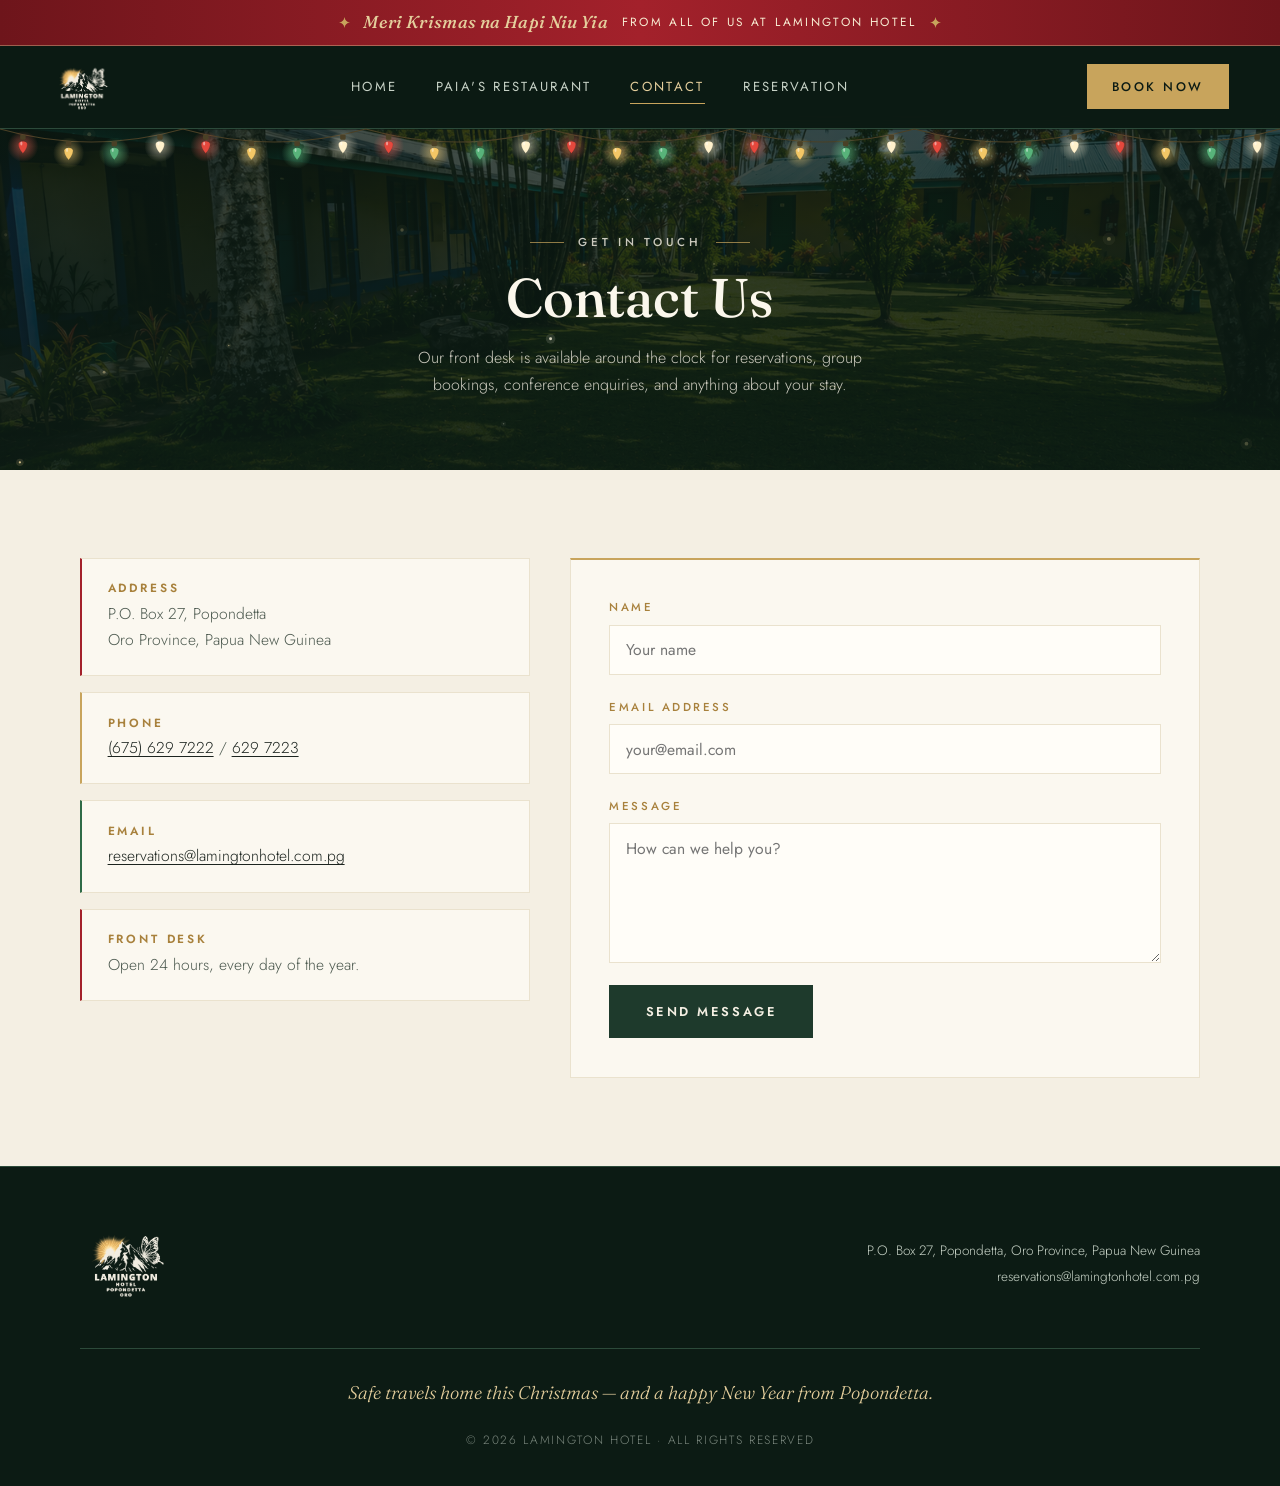
==== commit 08885573: "Version-stamp christmas.js so browsers fetch the new hero text The server sends no cache headers, so" ====
--- a/contact.html
+++ b/contact.html
@@ -90,6 +90,6 @@
 </footer>
 
 <script src="script.js"></script>
-<script src="christmas.js"></script>
+<script src="christmas.js?v=20261121"></script>
 </body>
 </html>
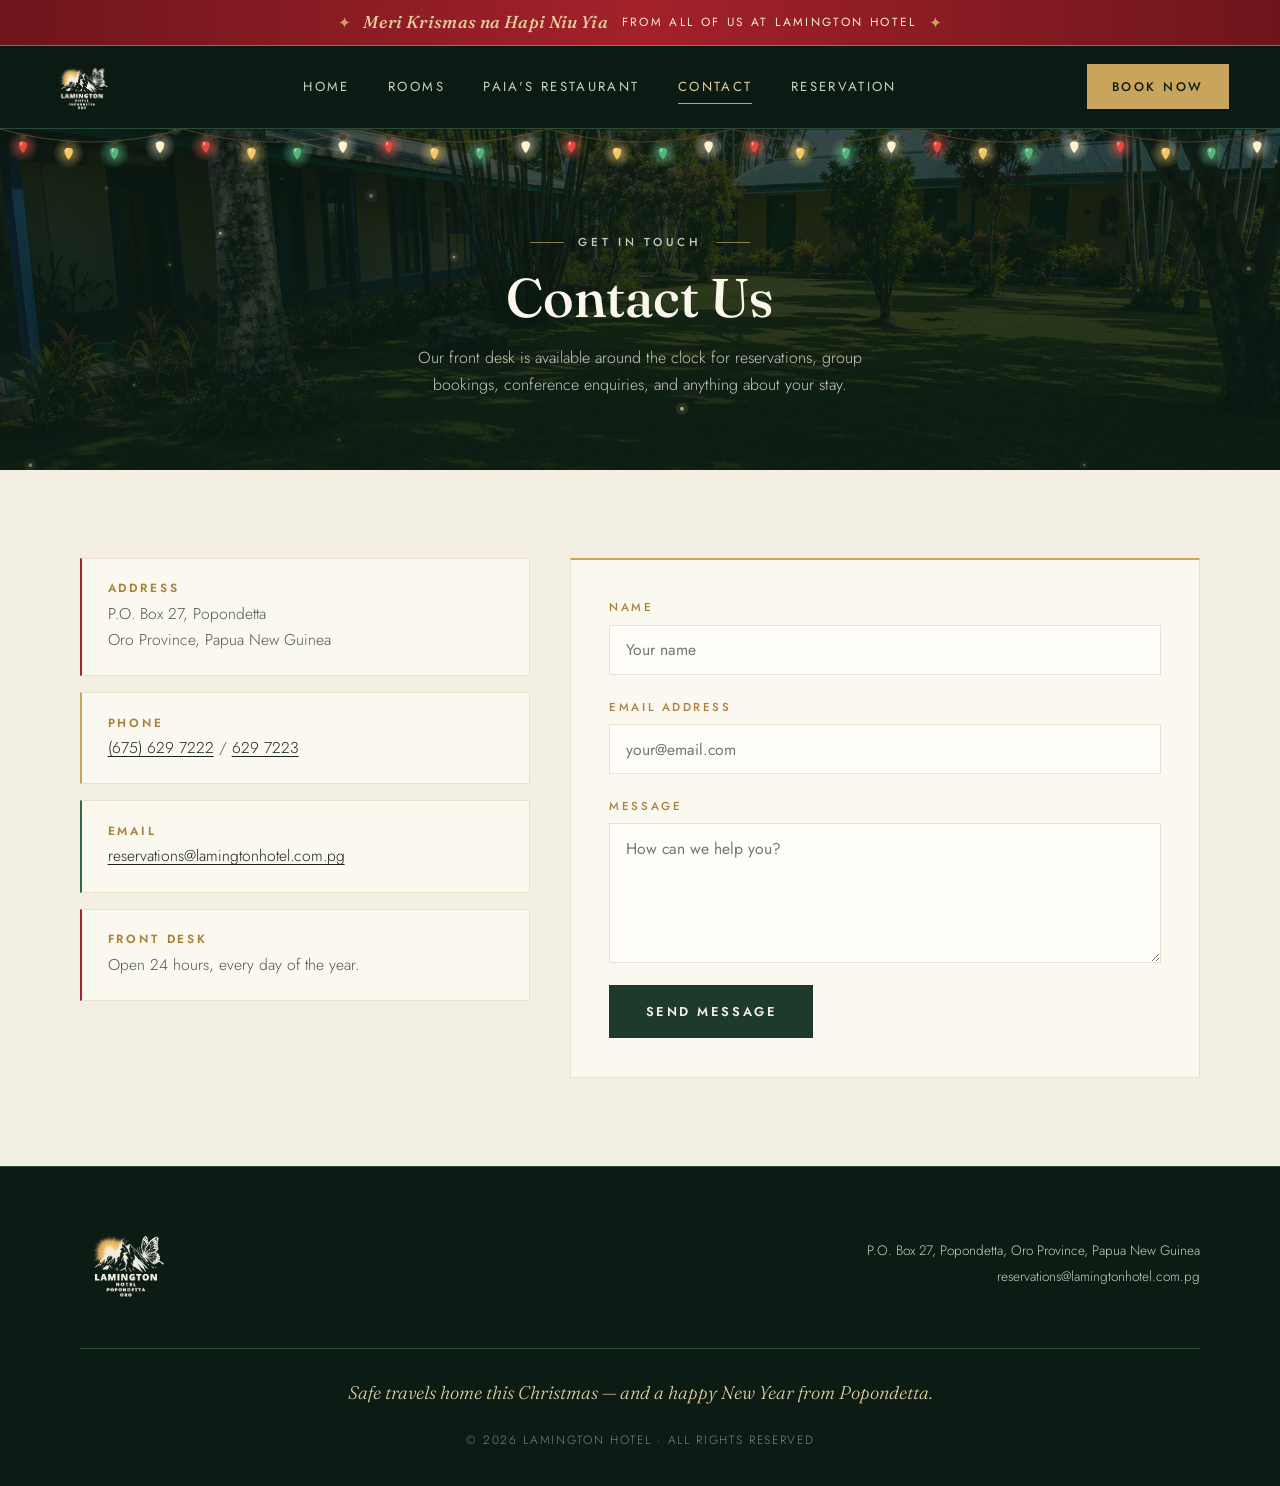
==== commit 1b0b0fa6: "Add a Rooms page with VIP Suite and conference galleries From lamington-rooms-update.zip: - rooms.ht" ====
--- a/contact.html
+++ b/contact.html
@@ -5,7 +5,7 @@
   <meta name="viewport" content="width=device-width, initial-scale=1.0">
   <link rel="icon" href="images/favicon.ico" type="image/x-icon">
   <title>Contact · Lamington Hotel</title>
-  <link rel="stylesheet" href="index.css">
+  <link rel="stylesheet" href="index.css?v=20261121">
   <link rel="stylesheet" href="contact.css">
   <link rel="stylesheet" href="christmas.css">
 </head>
@@ -21,6 +21,7 @@
   <nav>
     <ul class="nav-links">
       <li><a href="index.html">Home</a></li>
+      <li><a href="rooms.html">Rooms</a></li>
       <li><a href="restaurant.html">Paia's Restaurant</a></li>
       <li><a href="contact.html" class="active">Contact</a></li>
       <li><a href="reservation.html">Reservation</a></li>
@@ -89,7 +90,7 @@
   <p class="footer-copy">© 2026 Lamington Hotel · All rights reserved</p>
 </footer>
 
-<script src="script.js"></script>
+<script src="script.js?v=20261121"></script>
 <script src="christmas.js?v=20261121"></script>
 </body>
 </html>
--- a/index.css
+++ b/index.css
@@ -323,6 +323,8 @@
 }
 .room-link::after { content: '→'; transition: transform 0.25s; }
 .room-link:hover::after { transform: translateX(4px); }
+.rooms-more { margin-top: 2.2rem; text-align: center; }
+.rooms-more .room-link { margin-top: 0; }
 
 /* ---------- Dining band (home) ---------- */
 .dine-band {
@@ -340,6 +342,9 @@
 .dine-copy p { color: var(--ink-soft); margin-bottom: 1.8rem; }
 .dine-copy .primary-btn { align-self: flex-start; background: var(--forest-700); border-color: var(--forest-700); color: var(--paper); }
 .dine-copy .primary-btn:hover { background: var(--forest-900); }
+/* The same band, mirrored: copy on the left, photo on the right (conference room) */
+.dine-band.flip { grid-template-columns: 1fr 1.1fr; }
+.dine-band + .dine-band { margin-top: 1.6rem; }
 
 /* ---------- Footer ---------- */
 .footer {
@@ -456,6 +461,11 @@
 }
 
 /* ---------- Responsive ---------- */
+/* Five nav links need a little squeezing on small laptops and landscape tablets */
+@media (min-width: 861px) and (max-width: 960px) {
+  .nav-links { gap: 1.4rem; }
+  .nav-links a { letter-spacing: 0.13em; }
+}
 @media (max-width: 860px) {
   .nav-toggle { display: block; }
   .navbar { flex-wrap: wrap; }
@@ -474,7 +484,8 @@
   }
   .nav-links a { display: block; padding: 0.7rem 0; border-bottom: none; }
   .book-now { margin-left: auto; }
-  .dine-band { grid-template-columns: 1fr; }
+  .dine-band, .dine-band.flip { grid-template-columns: 1fr; }
+  .dine-band.flip img { order: -1; }
   .dine-copy { padding: 2.2rem 1.6rem; }
   .footer-meta { text-align: left; }
   .hero { min-height: 84vh; }
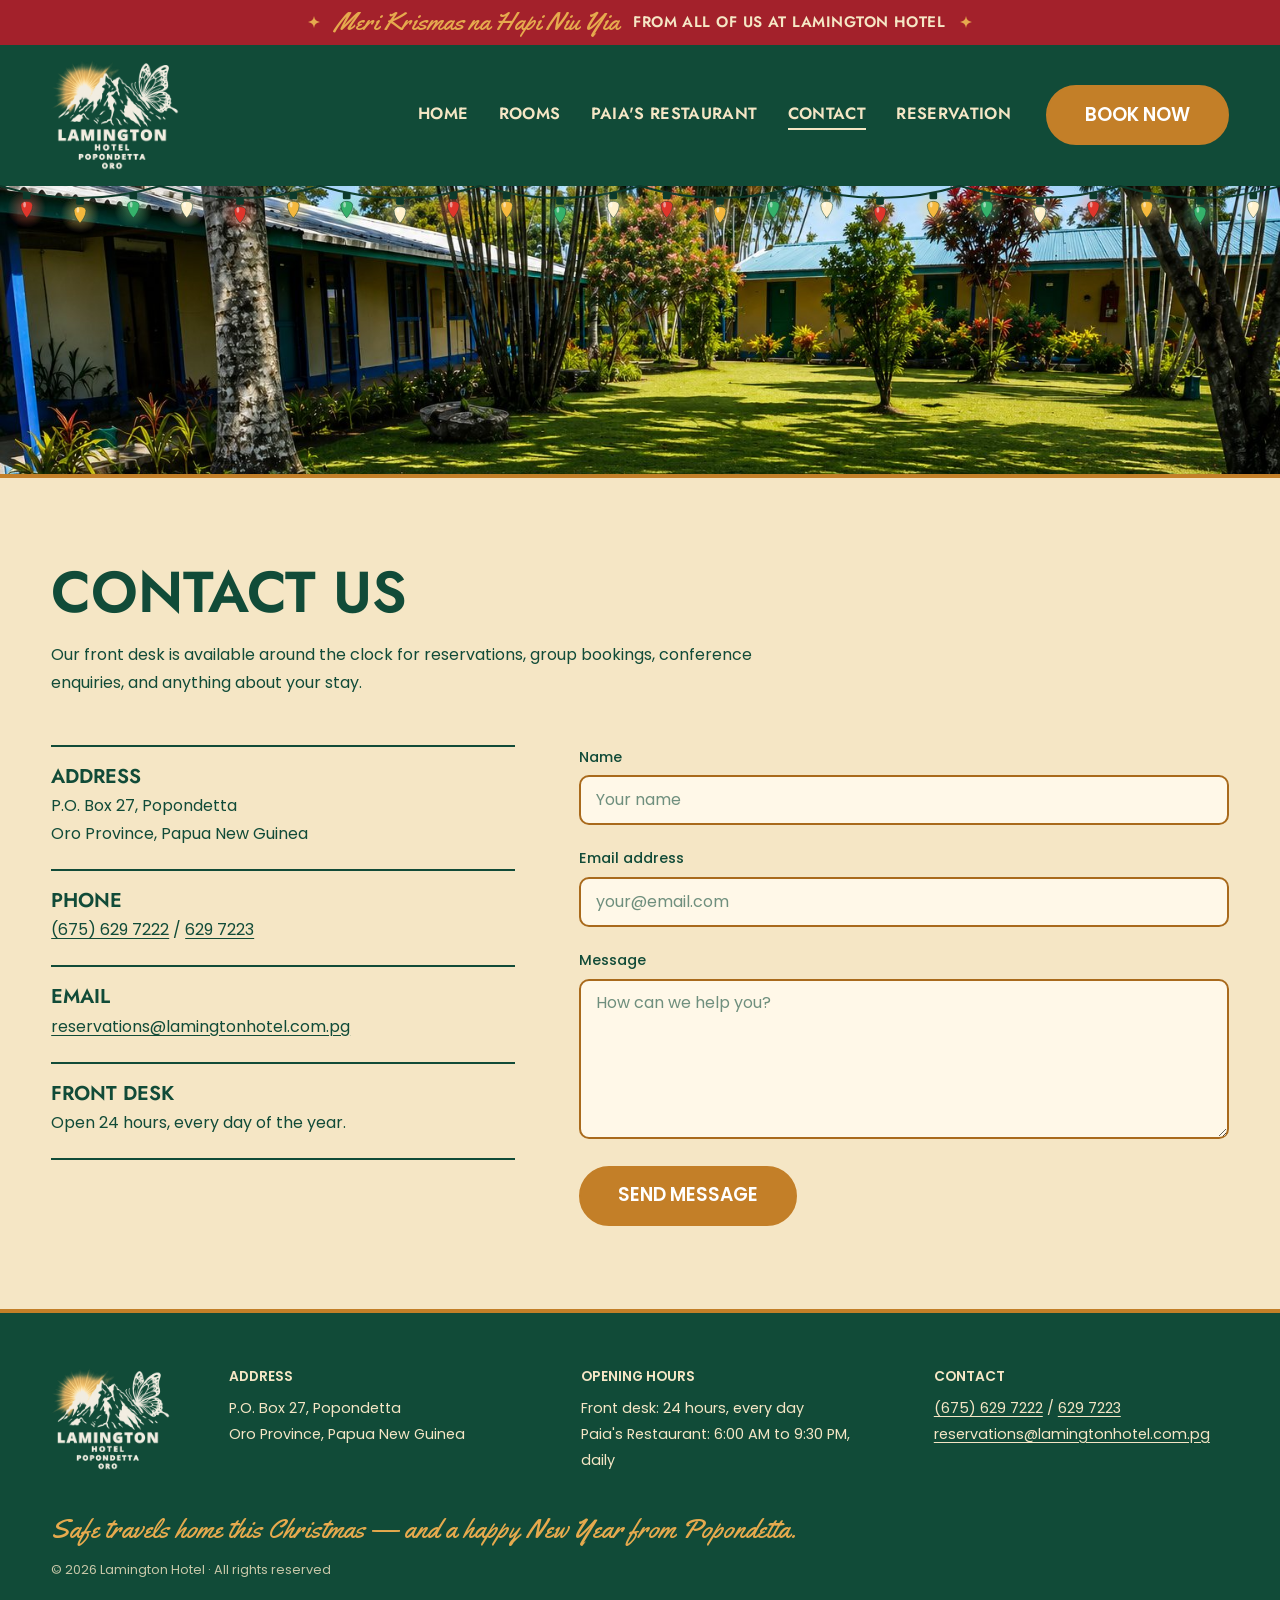
==== commit 13ced2f7: "Restyle the site with a matching Christmas layer Flat green, cream, amber and brown blocks with Jost" ====
--- a/contact.html
+++ b/contact.html
@@ -3,21 +3,25 @@
 <head>
   <meta charset="UTF-8">
   <meta name="viewport" content="width=device-width, initial-scale=1.0">
+  <meta name="theme-color" content="#114B38">
   <link rel="icon" href="images/favicon.ico" type="image/x-icon">
   <title>Contact · Lamington Hotel</title>
-  <link rel="stylesheet" href="index.css?v=20261121">
-  <link rel="stylesheet" href="contact.css">
-  <link rel="stylesheet" href="christmas.css">
+  <link rel="preconnect" href="https://fonts.googleapis.com">
+  <link rel="preconnect" href="https://fonts.gstatic.com" crossorigin>
+  <link rel="stylesheet" href="https://fonts.googleapis.com/css2?family=Jost:wght@600&family=Poppins:wght@400;500;600&family=Yellowtail&display=swap">
+  <link rel="stylesheet" href="index.css?v=20261121b">
+  <link rel="stylesheet" href="contact.css?v=20261121b">
+  <link rel="stylesheet" href="christmas.css?v=20261121b">
 </head>
 <body>
 
 <header class="navbar">
-  <div class="logo">
-    <a href="index.html" class="logo-link">
-      <img src="images/LamingtonLogo-light.png" alt="Lamington Hotel — Popondetta, Oro">
-    </a>
-  </div>
-  <button class="nav-toggle" aria-label="Open menu" aria-expanded="false">☰</button>
+  <a href="index.html" class="logo">
+    <img src="images/LamingtonLogo-header.png" width="304" height="264" alt="Lamington Hotel — Popondetta, Oro">
+  </a>
+  <button class="nav-toggle" aria-label="Menu" aria-expanded="false">
+    <svg viewBox="0 0 24 24" aria-hidden="true"><path d="M3 6h18M3 12h18M3 18h18"/></svg>
+  </button>
   <nav>
     <ul class="nav-links">
       <li><a href="index.html">Home</a></li>
@@ -30,67 +34,82 @@
   <a href="reservation.html" class="book-now">Book Now</a>
 </header>
 
-<section class="page-hero">
-  <p class="eyebrow centered">Get in touch</p>
-  <h1>Contact Us</h1>
-  <p>Our front desk is available around the clock for reservations, group bookings, conference enquiries, and anything about your stay.</p>
-</section>
+<div class="page-hero">
+  <picture>
+    <source media="(max-width: 700px)" srcset="images/hero-garden-960.jpg">
+    <img src="images/hero-garden.jpg" width="1536" height="1024" alt="The garden at Lamington Hotel">
+  </picture>
+</div>
 
-<section class="section on-paper">
-  <div class="section-inner contact-layout">
-
-    <div class="contact-left">
-      <div class="info-box">
-        <h3>Address</h3>
-        <p>P.O. Box 27, Popondetta<br>Oro Province, Papua New Guinea</p>
-      </div>
-      <div class="info-box">
-        <h3>Phone</h3>
-        <p><a href="tel:+6756297222">(675) 629 7222</a> / <a href="tel:+6756297223">629 7223</a></p>
-      </div>
-      <div class="info-box">
-        <h3>Email</h3>
-        <p><a href="mailto:reservations@lamingtonhotel.com.pg">reservations@lamingtonhotel.com.pg</a></p>
-      </div>
-      <div class="info-box">
-        <h3>Front desk</h3>
-        <p>Open 24 hours, every day of the year.</p>
-      </div>
+<section class="section on-cream">
+  <div class="section-inner">
+    <div class="section-head">
+      <h1>Contact Us</h1>
+      <p>Our front desk is available around the clock for reservations, group bookings, conference enquiries, and anything about your stay.</p>
     </div>
 
-    <form class="contact-form" id="contactForm" action="mail-handler.php" method="POST" novalidate>
-      <input type="hidden" name="form_type" value="contact">
-      <div class="form-group">
-        <label for="contactName">Name</label>
-        <input type="text" id="contactName" name="name" placeholder="Your name" required>
+    <div class="contact-layout">
+      <div class="contact-left">
+        <div class="info-box">
+          <h2>Address</h2>
+          <p>P.O. Box 27, Popondetta<br>Oro Province, Papua New Guinea</p>
+        </div>
+        <div class="info-box">
+          <h2>Phone</h2>
+          <p><a href="tel:+6756297222">(675) 629 7222</a> / <a href="tel:+6756297223">629 7223</a></p>
+        </div>
+        <div class="info-box">
+          <h2>Email</h2>
+          <p><a href="mailto:reservations@lamingtonhotel.com.pg">reservations@lamingtonhotel.com.pg</a></p>
+        </div>
+        <div class="info-box">
+          <h2>Front desk</h2>
+          <p>Open 24 hours, every day of the year.</p>
+        </div>
       </div>
-      <div class="form-group">
-        <label for="contactEmail">Email address</label>
-        <input type="email" id="contactEmail" name="email" placeholder="your@email.com" required>
-      </div>
-      <div class="form-group">
-        <label for="contactMessage">Message</label>
-        <textarea id="contactMessage" name="message" placeholder="How can we help you?" required></textarea>
-      </div>
-      <button type="submit" class="form-submit">Send message</button>
-      <p class="form-note" id="contactNote"></p>
-    </form>
 
+      <form class="contact-form" id="contactForm" action="mail-handler.php" method="POST" novalidate>
+        <input type="hidden" name="form_type" value="contact">
+        <div class="form-group">
+          <label for="contactName">Name</label>
+          <input type="text" id="contactName" name="name" placeholder="Your name" required>
+        </div>
+        <div class="form-group">
+          <label for="contactEmail">Email address</label>
+          <input type="email" id="contactEmail" name="email" placeholder="your@email.com" required>
+        </div>
+        <div class="form-group">
+          <label for="contactMessage">Message</label>
+          <textarea id="contactMessage" name="message" placeholder="How can we help you?" required></textarea>
+        </div>
+        <button type="submit" class="form-submit">Send message</button>
+        <p class="form-note" id="contactNote"></p>
+      </form>
+    </div>
   </div>
 </section>
 
 <footer class="footer">
   <div class="footer-inner">
-    <img src="images/LamingtonLogo-light.png" alt="Lamington Hotel — Popondetta, Oro">
-    <div class="footer-meta">
-      P.O. Box 27, Popondetta, Oro Province, Papua New Guinea<br>
-      <a href="mailto:reservations@lamingtonhotel.com.pg">reservations@lamingtonhotel.com.pg</a>
+    <img src="images/LamingtonLogo-header.png" width="304" height="264" loading="lazy" alt="Lamington Hotel — Popondetta, Oro">
+    <div>
+      <h3>Address</h3>
+      <p>P.O. Box 27, Popondetta<br>Oro Province, Papua New Guinea</p>
+    </div>
+    <div>
+      <h3>Opening hours</h3>
+      <p>Front desk: 24 hours, every day<br>Paia's Restaurant: 6:00&nbsp;AM to 9:30&nbsp;PM, daily</p>
+    </div>
+    <div>
+      <h3>Contact</h3>
+      <p><a href="tel:+6756297222">(675) 629 7222</a> / <a href="tel:+6756297223">629 7223</a><br>
+         <a href="mailto:reservations@lamingtonhotel.com.pg">reservations@lamingtonhotel.com.pg</a></p>
     </div>
   </div>
   <p class="footer-copy">© 2026 Lamington Hotel · All rights reserved</p>
 </footer>
 
-<script src="script.js?v=20261121"></script>
-<script src="christmas.js?v=20261121"></script>
+<script src="script.js?v=20261121b"></script>
+<script src="christmas.js?v=20261121b"></script>
 </body>
 </html>
--- a/index.css
+++ b/index.css
@@ -1,30 +1,31 @@
 /* ============================================================
    LAMINGTON HOTEL — shared stylesheet
-   Palette: rainforest green + brass gold + volcanic ember
-   Type: Fraunces (display) + Jost (body)
+
+   The family look we share with The Arms in Penrith: flat blocks
+   of green, cream, amber and brown, bold capital headings,
+   round-ended buttons, and photos shown as they are.
+
+   Type (loaded by the <link> tags in each page's <head>):
+     Jost        headings and navigation — an open-source Futura
+     Poppins     everything you read
+     Yellowtail  the hand-lettered word, used sparingly
    ============================================================ */
 
-@import url('https://fonts.googleapis.com/css2?family=Fraunces:ital,opsz,wght@0,9..144,400;0,9..144,500;0,9..144,600;1,9..144,400;1,9..144,500&family=Jost:wght@300;400;500;600&display=swap');
-
 :root {
-  --forest-950: #0C1B14;
-  --forest-900: #10231B;
-  --forest-800: #152C22;
-  --forest-700: #1E3A2C;
-  --forest-line: #2C4A3A;
-  --gold: #C8A45C;
-  --gold-light: #E4CE9C;
-  --gold-deep: #A8813C;
-  --ember: #B4472F;
-  --paper: #F4EFE3;
-  --paper-deep: #EAE2CE;
-  --ink: #1C241F;
-  --ink-soft: #4C594F;
-  --mist: #C7D2C6;
-
-  --display: 'Fraunces', Georgia, serif;
-  --body: 'Jost', 'Segoe UI', sans-serif;
-  --wrap: 1120px;
+  --green: #114B38;
+  --cream: #F5E6C5;
+  --cream-deep: #EBD8AE;      /* panels on cream */
+  --field: #FFF8E8;           /* inside form fields */
+  --amber: #C37F28;
+  --amber-deep: #A96A1C;      /* amber, pressed */
+  --amber-light: #E6AA4E;     /* amber that reads on green and brown */
+  --brown: #763901;
+  --rust: #C4561B;            /* the hand-lettered word */
+
+  --heading: 'Jost', 'Futura', 'Century Gothic', sans-serif;
+  --body: 'Poppins', 'Segoe UI', Arial, sans-serif;
+  --script: 'Yellowtail', 'Brush Script MT', cursive;
+  --wrap: 1240px;
 }
 
 * { margin: 0; padding: 0; box-sizing: border-box; }
@@ -33,606 +34,573 @@
 
 body {
   font-family: var(--body);
-  font-weight: 300;
-  color: var(--ink);
-  background: var(--forest-950);
-  line-height: 1.65;
+  font-weight: 400;
+  font-size: 1rem;
+  line-height: 1.75;
+  color: var(--green);
+  background: var(--cream);
   -webkit-font-smoothing: antialiased;
 }
 
 img { max-width: 100%; display: block; }
 a { color: inherit; text-decoration: none; }
 
-h1, h2, h3 { font-family: var(--display); font-weight: 500; line-height: 1.12; }
-
-.eyebrow {
+h1, h2, h3 {
+  font-family: var(--heading);
+  font-weight: 600;
+  line-height: 1.08;
+  text-transform: uppercase;
+  text-wrap: balance;
+  overflow-wrap: break-word;
+}
+
+/* The hand-lettered word inside a heading: Rest beneath <em>Mount Lamington</em> */
+h1 em, h2 em {
+  display: inline-block;
+  font-family: var(--script);
+  font-style: normal;
+  font-weight: 400;
+  font-size: 1.16em;
+  line-height: 1;
+  text-transform: none;
+  color: var(--rust);
+  transform: rotate(-3deg);
+}
+
+/* Links inside running text, and links that stand on their own */
+.section p a:not([class]), .section li a:not([class]), .footer a, .text-link {
+  text-decoration: underline;
+  text-underline-offset: 3px;
+}
+.text-link { font-weight: 600; }
+.section p a:not([class]):hover, .section li a:not([class]):hover, .text-link:hover { color: var(--brown); }
+.on-green p a:not([class]):hover, .on-green li a:not([class]):hover,
+.on-green .text-link:hover, .footer a:hover { color: var(--amber-light); }
+
+/* A small bold line above a heading */
+.label {
+  font-weight: 600;
+  color: var(--brown);
+}
+.on-green .label { color: var(--amber-light); }
+
+/* ---------- Header ---------- */
+.navbar {
+  position: relative;               /* the Christmas lights hang from it */
+  z-index: 5;
+  display: flex;
+  align-items: center;
+  gap: 2.2rem;
+  padding: 0.9rem 4vw;
+  background: var(--green);
+}
+.logo { margin-right: auto; }
+.logo img { height: 112px; width: auto; }
+.nav-links {
+  display: flex;
+  list-style: none;
+  gap: 1.9rem;
+}
+.nav-links a {
+  font-family: var(--heading);
+  font-weight: 600;
+  font-size: 1.02rem;
+  letter-spacing: 0.02em;
+  text-transform: uppercase;
+  white-space: nowrap;
+  color: var(--cream);
+  padding: 0.15rem 0;
+  border-bottom: 2px solid transparent;
+}
+.nav-links a:hover,
+.nav-links a.active { border-bottom-color: var(--cream); }
+
+.nav-toggle {                       /* the three-line menu button, phones and tablets only */
+  display: none;
+  width: 46px;
+  height: 46px;
+  padding: 8px;
+  color: var(--cream);
+  background: none;
+  border: none;
+  border-radius: 10px;
+  cursor: pointer;
+}
+.nav-toggle svg {
+  display: block;
+  width: 100%;
+  height: 100%;
+  fill: none;
+  stroke: currentColor;
+  stroke-width: 2.4;
+  stroke-linecap: round;
+}
+
+/* ---------- Buttons: always a pill ---------- */
+.book-now, .primary-btn, .secondary-btn, .form-submit {
+  display: inline-block;
   font-family: var(--body);
-  font-weight: 500;
-  font-size: 0.72rem;
-  letter-spacing: 0.32em;
+  font-weight: 600;
+  font-size: 1.17rem;               /* big enough for white on amber to stay easy to read */
+  line-height: 1.2;
   text-transform: uppercase;
-  color: var(--gold);
-  display: flex;
+  text-align: center;
+  padding: 1.05rem 2.3rem;
+  border: 2px solid var(--amber);
+  border-radius: 300px;
+  cursor: pointer;
+  transition: background-color 0.2s, border-color 0.2s, color 0.2s;
+}
+.book-now, .primary-btn, .form-submit {
+  background: var(--amber);
+  color: #FFFFFF;
+}
+.book-now:hover, .primary-btn:hover, .form-submit:hover {
+  background: var(--amber-deep);
+  border-color: var(--amber-deep);
+}
+.secondary-btn {
+  background: transparent;
+  border-color: var(--green);
+  color: var(--green);
+}
+.secondary-btn:hover { background: var(--green); color: var(--cream); }
+.on-green .secondary-btn { border-color: var(--cream); color: var(--cream); }
+.on-green .secondary-btn:hover { background: var(--cream); color: var(--green); }
+.book-now { white-space: nowrap; }
+.form-submit:disabled { opacity: 0.6; cursor: default; }
+
+/* ---------- The photo at the top of each page ---------- */
+.hero, .page-hero { background: var(--green); }      /* shows while the photo loads */
+.hero picture, .page-hero picture { display: block; }
+.hero img, .page-hero img {
+  width: 100%;
+  object-fit: cover;
+}
+.hero img {
+  height: min(74vh, 720px);
+  min-height: 300px;
+  object-position: center 34%;
+}
+.page-hero img {
+  height: clamp(170px, 32vh, 360px);
+  object-position: center 31%;
+}
+
+/* ---------- Sections: flat blocks with an amber rule between them ---------- */
+.section {
+  padding: 5.2rem 4vw;
+  border-top: 4px solid var(--amber);
+}
+.section-inner { max-width: var(--wrap); margin: 0 auto; }
+.on-cream { background: var(--cream); color: var(--green); }
+.on-green { background: var(--green); color: var(--cream); }
+
+.section-head { max-width: 760px; margin-bottom: 3rem; }
+.section-head.centered { margin-inline: auto; text-align: center; }
+.section-head h1 { font-size: clamp(2.3rem, 5vw, 3.6rem); }
+.section-head h2 { font-size: clamp(2rem, 4.2vw, 3.1rem); }
+.section-head p { margin-top: 1.1rem; }
+.section-head:last-child { margin-bottom: 0; }
+.section-cta { margin-top: 3rem; text-align: center; }
+
+.lead {
+  font-weight: 600;
+  font-size: clamp(1.15rem, 1.9vw, 1.42rem);
+  line-height: 1.5;
+}
+
+/* ---------- Home: introduction ---------- */
+.intro-inner {
+  display: grid;
+  grid-template-columns: minmax(0, 1.2fr) minmax(0, 0.8fr);
+  gap: 4.5rem;
   align-items: center;
-  gap: 0.9rem;
-}
-.eyebrow::before {
-  content: '';
-  width: 34px; height: 1px;
-  background: var(--gold);
-  opacity: 0.7;
-}
-.eyebrow.centered { justify-content: center; }
-.eyebrow.centered::after {
-  content: '';
-  width: 34px; height: 1px;
-  background: var(--gold);
-  opacity: 0.7;
-}
-
-/* ---------- Navbar ---------- */
-.navbar {
-  position: sticky;
-  top: 0;
-  z-index: 50;
+}
+.intro h1 { font-size: clamp(2.5rem, 5.4vw, 4.3rem); line-height: 1.02; }
+.intro .lead { margin-top: 1.6rem; max-width: 30em; }
+.intro-actions {
+  display: flex;
+  flex-wrap: wrap;
+  gap: 1rem;
+  margin-top: 2.3rem;
+}
+/* The mountain and butterfly from our logo. Its JPEG is flattened onto
+   the cream above — export it again if --cream ever changes. */
+.intro-art { width: 100%; height: auto; }
+
+/* ---------- Running strip ---------- */
+.marquee {
+  overflow: hidden;
+  background: var(--brown);
+  border-top: 4px solid var(--amber);
+  padding: 0.8rem 0;
+  cursor: default;
+}
+.marquee-track {
+  display: flex;
+  width: max-content;
+  animation: marquee 80s linear infinite;
+}
+.marquee:hover .marquee-track,
+.marquee.paused .marquee-track { animation-play-state: paused; }
+.marquee ul {
+  display: flex;
+  flex: none;
+  list-style: none;
+}
+.marquee li {
+  font-family: var(--heading);
+  font-weight: 600;
+  font-size: 1.3rem;
+  line-height: 1.3;
+  text-transform: uppercase;
+  white-space: nowrap;
+  color: var(--amber-light);
+}
+.marquee li::after {
+  content: '\2022';
+  margin: 0 1.4rem;
+  color: var(--cream);
+}
+@keyframes marquee {
+  to { transform: translateX(-50%); }
+}
+
+/* ---------- Home: rooms ---------- */
+.rooms-grid {
+  display: grid;
+  grid-template-columns: repeat(4, minmax(0, 1fr));
+  gap: 2.6rem 1.6rem;
+}
+.room-card {
+  display: flex;
+  flex-direction: column;
+  align-items: center;
+  text-align: center;
+}
+.room-media { width: 100%; }
+.room-media img {
+  width: 100%;
+  height: auto;
+  aspect-ratio: 4 / 3;
+  object-fit: cover;
+}
+.room-card h3 {
+  font-size: 1.42rem;
+  color: var(--amber-light);
+  margin-top: 1.3rem;
+}
+.room-card .rate {
+  font-weight: 600;
+  margin-top: 0.3rem;
+}
+.room-card p:not(.rate) {
+  flex: 1;
+  margin-top: 0.7rem;
+  font-size: 0.95rem;
+}
+.room-card .primary-btn {
+  margin-top: 1.5rem;
+  padding: 0.85rem 1.4rem;
+}
+
+/* Quick quote */
+.stay-calc {
+  margin-top: 4.2rem;
+  background: var(--cream);
+  color: var(--green);
+  padding: 2.3rem 2.6rem;
+  display: grid;
+  grid-template-columns: minmax(0, 0.8fr) minmax(0, 1.5fr) minmax(0, 0.8fr);
+  gap: 2.4rem;
+  align-items: center;
+}
+.stay-calc .label { color: var(--brown); }
+.stay-calc h3 { font-size: 1.75rem; margin-top: 0.2rem; }
+.stay-calc-controls {
+  display: grid;
+  grid-template-columns: minmax(0, 1.7fr) minmax(0, 1fr);
+  gap: 1.2rem;
+}
+.stepper {
   display: flex;
   align-items: center;
   justify-content: space-between;
-  gap: 1.5rem;
-  padding: 0.65rem 4vw;
-  background: rgba(12, 27, 20, 0.92);
-  backdrop-filter: blur(10px);
-  border-bottom: 1px solid var(--forest-line);
-}
-.logo img { height: 62px; width: auto; }
-.nav-links {
-  display: flex;
-  list-style: none;
-  gap: 2.4rem;
-}
-.nav-links a {
-  color: var(--mist);
-  font-size: 0.82rem;
-  font-weight: 400;
-  letter-spacing: 0.18em;
+  background: var(--field);
+  border: 2px solid var(--amber-deep);
+  border-radius: 10px;
+}
+.stepper button {
+  width: 44px;
+  height: 46px;
+  background: none;
+  border: none;
+  border-radius: 8px;
+  color: var(--green);
+  font-size: 1.4rem;
+  cursor: pointer;
+}
+.stepper button:hover { color: var(--amber-deep); }
+.stepper span { font-weight: 600; font-size: 1.1rem; }
+.stay-calc-result { text-align: right; }
+.calc-total span, .calc-gst span {
+  display: block;
+  font-size: 0.88rem;
+  font-weight: 500;
+  color: var(--brown);
+}
+.calc-total strong {
+  font-family: var(--heading);
+  font-weight: 600;
+  font-size: 2.7rem;
+  line-height: 1.1;
+}
+.calc-gst { margin: 0.3rem 0 1.2rem; }
+.calc-gst em { font-style: normal; font-weight: 500; }
+.stay-calc .primary-btn { padding: 0.85rem 1.6rem; }
+
+/* ---------- Home: what the hotel offers ---------- */
+.offer {
+  display: grid;
+  grid-template-columns: minmax(0, 0.85fr) minmax(0, 1.15fr);
+  gap: 4.5rem;
+  align-items: start;
+}
+.offer .section-head {            /* stays in view while the list scrolls past */
+  position: sticky;
+  top: 2.5rem;
+  margin-bottom: 0;
+}
+.offer-list div {
+  display: grid;
+  grid-template-columns: minmax(0, 0.75fr) minmax(0, 1.25fr);
+  gap: 1.6rem;
+  padding: 1.3rem 0;
+  border-top: 2px solid var(--green);
+}
+.offer-list div:last-child { border-bottom: 2px solid var(--green); }
+.offer-list dt {
+  font-family: var(--heading);
+  font-weight: 600;
+  font-size: 1.25rem;
+  line-height: 1.25;
   text-transform: uppercase;
-  padding: 0.4rem 0;
-  border-bottom: 1px solid transparent;
-  transition: color 0.25s, border-color 0.25s;
-}
-.nav-links a:hover,
-.nav-links a.active { color: var(--gold-light); border-bottom-color: var(--gold); }
-
-.book-now {
-  font-size: 0.78rem;
+}
+.offer-list dd { font-size: 0.96rem; }
+
+.services {
+  display: grid;
+  grid-template-columns: repeat(3, minmax(0, 1fr));
+  gap: 2.4rem 2.8rem;
+  margin-top: 5.2rem;
+}
+.services .section-head { grid-column: 1 / -1; margin-bottom: 0; }
+.services .section-head h2 { font-size: clamp(1.8rem, 3.4vw, 2.5rem); }
+.services h3 { font-size: 1.3rem; color: var(--brown); margin-bottom: 0.5rem; }
+.services h3 + p { font-size: 0.96rem; }
+
+/* ---------- Home: a photo on one half, words on the other ---------- */
+.split {
+  display: grid;
+  grid-template-columns: minmax(0, 1fr) minmax(0, 1fr);
+  border-top: 4px solid var(--amber);
+}
+.split-photo img {
+  width: 100%;
+  height: 100%;
+  min-height: 420px;
+  object-fit: cover;
+}
+.split-copy {
+  display: flex;
+  flex-direction: column;
+  justify-content: center;
+  align-items: flex-start;
+  padding: 4.5rem clamp(1.6rem, 6vw, 6rem);
+}
+.split-copy h2 { font-size: clamp(2rem, 3.8vw, 3rem); }
+.split-copy p { margin: 1.2rem 0 2rem; max-width: 34em; }
+
+/* ---------- Home: the menus, as a row of small sheets ---------- */
+.tiles {
+  display: grid;
+  grid-template-columns: repeat(4, minmax(0, 1fr));
+  gap: 1.8rem 1.6rem;
+}
+.tile img {
+  width: 100%;
+  height: auto;
+  aspect-ratio: 400 / 566;
+  object-fit: cover;
+}
+.tile span {
+  display: block;
+  margin-top: 0.8rem;
+  font-family: var(--heading);
+  font-weight: 600;
+  font-size: 1.1rem;
+  line-height: 1.2;
+  text-transform: uppercase;
+  text-align: center;
+}
+
+/* ---------- Forms ---------- */
+.form-group { display: flex; flex-direction: column; gap: 0.35rem; min-width: 0; }
+.form-group label {
+  font-size: 0.9rem;
   font-weight: 500;
-  letter-spacing: 0.2em;
-  text-transform: uppercase;
-  color: var(--forest-950);
-  background: var(--gold);
-  padding: 0.7rem 1.5rem;
-  border: 1px solid var(--gold);
-  transition: background 0.25s, color 0.25s;
-  white-space: nowrap;
-}
-.book-now:hover { background: transparent; color: var(--gold-light); }
-
-.nav-toggle {
-  display: none;
-  background: none;
-  border: 1px solid var(--forest-line);
-  color: var(--gold-light);
-  font-size: 1.2rem;
-  line-height: 1;
-  padding: 0.45rem 0.7rem;
-  cursor: pointer;
-}
-
-/* ---------- Buttons ---------- */
-.primary-btn, .secondary-btn {
-  display: inline-block;
-  font-family: var(--body);
-  font-size: 0.8rem;
-  font-weight: 500;
-  letter-spacing: 0.2em;
-  text-transform: uppercase;
-  padding: 0.95rem 2.1rem;
-  transition: all 0.25s;
-}
-.primary-btn {
-  background: var(--gold);
-  color: var(--forest-950);
-  border: 1px solid var(--gold);
-}
-.primary-btn:hover { background: var(--gold-light); border-color: var(--gold-light); }
-.secondary-btn {
-  border: 1px solid rgba(228, 206, 156, 0.5);
-  color: var(--gold-light);
-}
-.secondary-btn:hover { border-color: var(--gold-light); background: rgba(228, 206, 156, 0.08); }
-
-/* ---------- Hero (home) ---------- */
-.hero {
-  position: relative;
-  min-height: 92vh;
-  display: flex;
-  align-items: center;
-  background:
-    linear-gradient(180deg, rgba(12,27,20,0.55) 0%, rgba(12,27,20,0.35) 45%, rgba(12,27,20,0.92) 100%),
-    url('images/Heropic.png') center 30% / cover no-repeat;
-}
-.hero-content {
-  width: 100%;
-  max-width: var(--wrap);
-  margin: 0 auto;
-  padding: 6rem 4vw 8rem;
-  color: var(--paper);
-}
-.hero .eyebrow { color: var(--gold-light); margin-bottom: 1.4rem; }
-.hero h1 {
-  font-size: clamp(2.6rem, 6vw, 4.6rem);
-  font-weight: 500;
-  color: #FBF7EC;
-  max-width: 13ch;
-  margin-bottom: 1.4rem;
-}
-.hero h1 em {
-  font-style: italic;
-  font-weight: 400;
-  color: var(--gold-light);
-}
-.hero-text {
-  font-size: 1.05rem;
-  max-width: 46ch;
-  color: rgba(244, 239, 227, 0.85);
-  margin-bottom: 2.4rem;
-}
-.hero-buttons { display: flex; flex-wrap: wrap; gap: 1rem; }
-
-.hero-facts {
-  display: flex;
-  flex-wrap: wrap;
-  gap: 2.6rem;
-  margin-top: 4rem;
-  padding-top: 1.6rem;
-  border-top: 1px solid rgba(228, 206, 156, 0.25);
-}
-.hero-facts div { min-width: 120px; }
-.hero-facts strong {
-  display: block;
-  font-family: var(--display);
-  font-size: 1.5rem;
-  font-weight: 500;
-  color: var(--gold-light);
-}
-.hero-facts span {
-  font-size: 0.72rem;
-  letter-spacing: 0.22em;
-  text-transform: uppercase;
-  color: rgba(199, 210, 198, 0.85);
-}
-
-/* ---------- Ridgeline divider (signature) ---------- */
-.ridge {
-  display: block;
-  width: 100%;
-  height: 56px;
-  margin-bottom: -1px;
-}
-.ridge path.line { fill: none; stroke: var(--gold); stroke-width: 1.4; opacity: 0.85; }
-
-/* ---------- Sections ---------- */
-.section {
-  padding: 5.5rem 4vw;
-}
-.section-inner { max-width: var(--wrap); margin: 0 auto; }
-.section-head { max-width: 640px; margin-bottom: 3.2rem; }
-.section-head.centered { margin-inline: auto; text-align: center; }
-.section-head h2 {
-  font-size: clamp(1.9rem, 3.6vw, 2.7rem);
-  margin-top: 0.9rem;
-}
-.section-head p { margin-top: 0.9rem; }
-
-.on-paper { background: var(--paper); color: var(--ink); }
-.on-paper .section-head p { color: var(--ink-soft); }
-.on-forest { background: var(--forest-900); color: var(--paper); }
-.on-forest h2, .on-forest h3 { color: #FBF7EC; }
-.on-forest p { color: rgba(244, 239, 227, 0.75); }
-
-/* ---------- Amenities ---------- */
-.amenities-grid {
-  display: grid;
-  grid-template-columns: repeat(auto-fit, minmax(250px, 1fr));
-  gap: 1.2rem;
-}
-.amenity-card {
-  background: #FBF8F0;
-  border: 1px solid var(--paper-deep);
-  border-top: 2px solid var(--gold);
-  padding: 2.1rem 1.8rem;
-  transition: transform 0.25s, box-shadow 0.25s;
-}
-.amenity-card:hover {
-  transform: translateY(-4px);
-  box-shadow: 0 14px 30px rgba(28, 36, 31, 0.10);
-}
-.amenity-card h3 { font-size: 1.25rem; margin-bottom: 0.6rem; }
-.amenity-card p { color: var(--ink-soft); font-size: 0.96rem; }
-.amenity-glyph {
-  width: 44px; height: 44px;
-  margin-bottom: 1.2rem;
-  color: var(--gold-deep);
-}
-.amenity-glyph svg { width: 100%; height: 100%; }
-
-/* ---------- Rooms ---------- */
-.rooms-grid {
-  display: grid;
-  grid-template-columns: repeat(auto-fit, minmax(255px, 1fr));
-  gap: 1.4rem;
-}
-.room-card {
-  background: var(--forest-800, #152C22);
-  background: #152C22;
-  border: 1px solid var(--forest-line);
-  display: flex;
-  flex-direction: column;
-  transition: transform 0.25s, border-color 0.25s;
-}
-.room-card:hover { transform: translateY(-5px); border-color: var(--gold-deep); }
-.room-media { position: relative; overflow: hidden; aspect-ratio: 4 / 3; }
-.room-media img {
-  width: 100%; height: 100%;
-  object-fit: cover;
-  transition: transform 0.5s ease;
-}
-.room-card:hover .room-media img { transform: scale(1.05); }
-.rate-plate {
-  position: absolute;
-  top: 0.9rem; left: 0.9rem;
-  background: linear-gradient(160deg, var(--gold-light), var(--gold));
-  color: var(--forest-950);
-  font-weight: 600;
-  font-size: 0.82rem;
-  letter-spacing: 0.06em;
-  padding: 0.35rem 0.75rem;
-  box-shadow: 0 3px 8px rgba(0,0,0,0.35);
-}
-.rate-plate small { font-weight: 400; font-size: 0.68rem; }
-.room-body { padding: 1.5rem 1.5rem 1.7rem; display: flex; flex-direction: column; flex: 1; }
-.room-code {
-  font-size: 0.68rem;
-  letter-spacing: 0.28em;
-  color: var(--gold);
-  text-transform: uppercase;
-  margin-bottom: 0.4rem;
-}
-.room-body h3 { font-size: 1.3rem; margin-bottom: 0.55rem; }
-.room-body p { font-size: 0.94rem; flex: 1; }
-.room-link {
-  margin-top: 1.3rem;
-  font-size: 0.76rem;
-  font-weight: 500;
-  letter-spacing: 0.2em;
-  text-transform: uppercase;
-  color: var(--gold-light);
-  display: inline-flex;
-  align-items: center;
-  gap: 0.5rem;
-}
-.room-link::after { content: '→'; transition: transform 0.25s; }
-.room-link:hover::after { transform: translateX(4px); }
-.rooms-more { margin-top: 2.2rem; text-align: center; }
-.rooms-more .room-link { margin-top: 0; }
-
-/* ---------- Dining band (home) ---------- */
-.dine-band {
-  display: grid;
-  grid-template-columns: 1.1fr 1fr;
-  max-width: var(--wrap);
-  margin: 0 auto;
-  border: 1px solid var(--paper-deep);
-  background: #FBF8F0;
-  overflow: hidden;
-}
-.dine-band img { width: 100%; height: 100%; object-fit: cover; min-height: 320px; }
-.dine-copy { padding: 3rem 3rem 3.2rem; display: flex; flex-direction: column; justify-content: center; }
-.dine-copy h2 { font-size: clamp(1.7rem, 3vw, 2.3rem); margin: 0.9rem 0; }
-.dine-copy p { color: var(--ink-soft); margin-bottom: 1.8rem; }
-.dine-copy .primary-btn { align-self: flex-start; background: var(--forest-700); border-color: var(--forest-700); color: var(--paper); }
-.dine-copy .primary-btn:hover { background: var(--forest-900); }
-/* The same band, mirrored: copy on the left, photo on the right (conference room) */
-.dine-band.flip { grid-template-columns: 1fr 1.1fr; }
-.dine-band + .dine-band { margin-top: 1.6rem; }
-
-/* ---------- Footer ---------- */
-.footer {
-  background: var(--forest-950);
-  border-top: 1px solid var(--forest-line);
-  padding: 3.2rem 4vw 2.2rem;
-  color: var(--mist);
-}
-.footer-inner {
-  max-width: var(--wrap);
-  margin: 0 auto;
-  display: flex;
-  flex-wrap: wrap;
-  align-items: center;
-  justify-content: space-between;
-  gap: 1.6rem;
-}
-.footer-inner img { height: 92px; width: auto; }
-.footer-meta { font-size: 0.85rem; line-height: 1.9; text-align: right; }
-.footer-meta a:hover { color: var(--gold-light); }
-.footer-copy {
-  max-width: var(--wrap);
-  margin: 2.2rem auto 0;
-  padding-top: 1.4rem;
-  border-top: 1px solid var(--forest-line);
-  font-size: 0.75rem;
-  letter-spacing: 0.14em;
-  text-transform: uppercase;
-  color: rgba(199, 210, 198, 0.6);
-}
-
-/* ---------- Page hero (inner pages) ---------- */
-.page-hero {
-  background:
-    linear-gradient(180deg, rgba(12,27,20,0.78), rgba(12,27,20,0.9)),
-    url('images/Heropic.png') center 40% / cover no-repeat;
-  padding: 5.5rem 4vw 4.5rem;
-  color: var(--paper);
-  text-align: center;
-}
-.page-hero h1 {
-  font-size: clamp(2.2rem, 5vw, 3.4rem);
-  color: #FBF7EC;
-  margin-top: 1rem;
-}
-.page-hero p {
-  max-width: 52ch;
-  margin: 1rem auto 0;
-  color: rgba(244, 239, 227, 0.82);
-}
-
-/* ---------- Forms ---------- */
-.form-group { display: flex; flex-direction: column; gap: 0.45rem; }
-.form-group label {
-  font-size: 0.72rem;
-  font-weight: 500;
-  letter-spacing: 0.22em;
-  text-transform: uppercase;
-  color: var(--gold-deep);
 }
 .form-group input,
 .form-group select,
 .form-group textarea {
   font-family: var(--body);
-  font-size: 0.98rem;
-  color: var(--ink);
-  background: #FFFDF8;
-  border: 1px solid var(--paper-deep);
-  padding: 0.8rem 0.95rem;
-  transition: border-color 0.2s, box-shadow 0.2s;
-}
-.form-group textarea { min-height: 140px; resize: vertical; }
+  font-size: 1rem;
+  line-height: 1.4;
+  color: var(--green);
+  background: var(--field);
+  border: 2px solid var(--amber-deep);
+  border-radius: 10px;
+  padding: 0.7rem 0.9rem;
+  width: 100%;
+  min-width: 0;
+}
+.form-group input, .form-group select { min-height: 50px; }
+.form-group ::placeholder { color: var(--green); opacity: 0.6; }
+.form-group textarea { min-height: 160px; resize: vertical; }
 .form-group input:focus,
 .form-group select:focus,
 .form-group textarea:focus {
-  outline: none;
-  border-color: var(--gold);
-  box-shadow: 0 0 0 3px rgba(200, 164, 92, 0.2);
-}
-.form-submit {
+  outline: 3px solid var(--amber-light);
+  outline-offset: 1px;
+  border-color: var(--green);
+}
+.form-note {
+  display: none;
+  background: var(--cream-deep);
+  border-radius: 10px;
+  padding: 0.9rem 1.1rem;
+  font-weight: 500;
+}
+.form-note.show { display: block; }
+
+/* ---------- Footer ---------- */
+.footer {
+  background: var(--green);
+  border-top: 4px solid var(--amber);
+  color: var(--cream);
+  padding: 3.4rem 4vw 2rem;
+}
+.footer-inner {
+  max-width: var(--wrap);
+  margin: 0 auto;
+  display: grid;
+  grid-template-columns: auto repeat(3, minmax(0, 1fr));
+  gap: 2.2rem 3.6rem;
+  align-items: start;
+}
+.footer-inner img { height: 104px; width: auto; }
+.footer h3 {
   font-family: var(--body);
+  font-size: 0.86rem;
+  font-weight: 600;
+  line-height: 1.4;
+  margin-bottom: 0.6rem;
+}
+.footer p { font-size: 0.9rem; line-height: 1.8; overflow-wrap: anywhere; }
+.footer .footer-copy {
+  max-width: var(--wrap);
+  margin: 2.6rem auto 0;
   font-size: 0.8rem;
-  font-weight: 600;
-  letter-spacing: 0.2em;
-  text-transform: uppercase;
-  background: var(--forest-700);
-  color: var(--paper);
-  border: 1px solid var(--forest-700);
-  padding: 1rem 2.2rem;
-  cursor: pointer;
-  transition: background 0.25s;
-}
-.form-submit:hover { background: var(--forest-900); }
-.form-note {
-  border-left: 2px solid var(--gold);
-  background: rgba(200, 164, 92, 0.12);
-  color: var(--ink);
-  padding: 0.9rem 1.1rem;
-  font-size: 0.95rem;
-  display: none;
-}
-.form-note.show { display: block; }
-
-/* ---------- Focus visibility ---------- */
+  opacity: 0.8;
+}
+
+/* ---------- Focus and motion ---------- */
+/* A green ring inside a cream one, so keyboard focus shows on every background */
 a:focus-visible, button:focus-visible {
-  outline: 2px solid var(--gold);
-  outline-offset: 3px;
-}
-
-/* ---------- Motion preferences ---------- */
+  outline: 3px solid var(--green);
+  outline-offset: 2px;
+  box-shadow: 0 0 0 7px var(--cream);
+}
+
 @media (prefers-reduced-motion: reduce) {
   * { transition: none !important; animation: none !important; }
   html { scroll-behavior: auto; }
-}
-
-/* ---------- Responsive ---------- */
-/* Five nav links need a little squeezing on small laptops and landscape tablets */
-@media (min-width: 861px) and (max-width: 960px) {
-  .nav-links { gap: 1.4rem; }
-  .nav-links a { letter-spacing: 0.13em; }
-}
-@media (max-width: 860px) {
-  .nav-toggle { display: block; }
-  .navbar { flex-wrap: wrap; }
-  .navbar nav {
-    display: none;
-    width: 100%;
-    order: 4;
-  }
+  /* the running strip stands still: one copy of it, wrapped and centred */
+  .marquee-track { width: auto; }
+  .marquee ul { flex: 1; flex-wrap: wrap; justify-content: center; gap: 0.15rem 2.2rem; padding: 0 5vw; }
+  .marquee ul[aria-hidden="true"] { display: none; }
+  .marquee li { white-space: normal; text-align: center; }
+  .marquee li::after { content: none; }
+}
+
+/* ---------- Smaller screens ---------- */
+@media (max-width: 1180px) {
+  .navbar { gap: 1.6rem; }
+  .logo img { height: 92px; }
+  .nav-links { gap: 1.25rem; }
+  .nav-links a { font-size: 0.95rem; }
+  .book-now { padding: 0.85rem 1.5rem; }
+  .rooms-grid { grid-template-columns: repeat(2, minmax(0, 1fr)); }
+  .stay-calc { grid-template-columns: minmax(0, 1.5fr) minmax(0, 1fr); }
+  .stay-calc-head { grid-column: 1 / -1; }
+  .intro-inner, .offer { gap: 3rem; }
+}
+
+/* Tablets and phones: the menu folds away behind a button */
+@media (max-width: 980px) {
+  .navbar { flex-wrap: wrap; gap: 0.8rem; padding: 0.7rem 4vw; }
+  .logo img { height: 78px; }
+  .nav-toggle { display: block; order: 3; }
+  .book-now { order: 2; padding: 0.65rem 1.15rem; }
+  .navbar nav { display: none; width: 100%; order: 4; }
   .navbar nav.open { display: block; }
   .nav-links {
     flex-direction: column;
+    align-items: flex-start;
     gap: 0;
-    padding: 0.8rem 0 0.4rem;
-    border-top: 1px solid var(--forest-line);
-    margin-top: 0.6rem;
+    padding: 0.5rem 0 0.6rem;
+    border-top: 2px solid rgba(245, 230, 197, 0.35);
   }
-  .nav-links a { display: block; padding: 0.7rem 0; border-bottom: none; }
-  .book-now { margin-left: auto; }
-  .dine-band, .dine-band.flip { grid-template-columns: 1fr; }
-  .dine-band.flip img { order: -1; }
-  .dine-copy { padding: 2.2rem 1.6rem; }
-  .footer-meta { text-align: left; }
-  .hero { min-height: 84vh; }
-}
-
-/* ============================================================
-   Interactive layer — reception bell, reveals, stay calculator
-   ============================================================ */
-
-/* Bell */
-.bell-inline { display: flex; align-items: center; gap: 1.1rem; margin-top: 2.2rem; }
-.bell {
-  width: 66px; height: 66px;
-  background: rgba(12, 27, 20, 0.55);
-  border: 1px solid rgba(228, 206, 156, 0.4);
-  border-radius: 50%;
-  padding: 8px;
-  cursor: pointer;
-  flex: none;
-  transition: border-color 0.3s, box-shadow 0.3s, transform 0.15s;
-}
-.bell:hover { border-color: var(--gold-light); transform: translateY(-2px); }
-.bell:active { transform: translateY(1px) scale(0.97); }
-.bell svg { width: 100%; height: 100%; }
-.bell.ringing svg { animation: bell-swing 0.6s ease; }
-@keyframes bell-swing {
-  0% { transform: rotate(0); }
-  25% { transform: rotate(-8deg); }
-  50% { transform: rotate(7deg); }
-  75% { transform: rotate(-4deg); }
-  100% { transform: rotate(0); }
-}
-.hero.lit .bell {
-  border-color: var(--gold);
-  box-shadow: 0 0 24px rgba(200, 164, 92, 0.45), 0 0 60px rgba(200, 164, 92, 0.2);
-}
-.bell-state {
-  font-family: var(--display);
-  font-size: 1.05rem;
-  letter-spacing: 0.12em;
-  color: rgba(228, 206, 156, 0.55);
-  transition: color 0.5s;
-}
-.hero.lit .bell-state { color: var(--gold-light); }
-.bell-hint { font-size: 0.8rem; color: rgba(199, 210, 198, 0.75); }
-
-/* Waking the hotel */
-.hero { transition: filter 1.2s ease; }
-.hero::after {
-  content: '';
-  position: absolute;
-  inset: 0;
-  pointer-events: none;
-  background: radial-gradient(ellipse at 30% 70%, rgba(200, 164, 92, 0.22), transparent 55%);
-  opacity: 0;
-  transition: opacity 1.4s ease;
-}
-.hero.lit::after { opacity: 1; }
-.hero.lit { filter: saturate(1.12) brightness(1.06); }
-.ridge path.line { transition: filter 0.8s ease, opacity 0.8s ease; }
-.ridge.lit path.line {
-  opacity: 1;
-  filter: drop-shadow(0 0 5px rgba(200, 164, 92, 0.9));
-}
-
-/* Scroll reveals */
-.reveal {
-  opacity: 0;
-  transform: translateY(26px);
-  transition: opacity 0.7s ease, transform 0.7s ease;
-}
-.reveal.in { opacity: 1; transform: none; }
-.reveal:nth-child(2) { transition-delay: 0.08s; }
-.reveal:nth-child(3) { transition-delay: 0.16s; }
-.reveal:nth-child(4) { transition-delay: 0.24s; }
-
-/* Stay calculator */
-.stay-calc {
-  margin-top: 2.6rem;
-  background: #152C22;
-  border: 1px solid var(--forest-line);
-  border-top: 2px solid var(--gold);
-  padding: 2.2rem;
-  display: grid;
-  grid-template-columns: 1fr 1.2fr 1fr;
-  gap: 2rem;
-  align-items: center;
-}
-.stay-calc-head h3 { font-size: 1.4rem; margin-top: 0.5rem; }
-.stay-calc-controls { display: grid; grid-template-columns: 1.5fr 1fr; gap: 1.2rem; }
-.stay-calc .form-group label { color: var(--gold); }
-.stay-calc select {
-  background: var(--forest-900);
-  border-color: var(--forest-line);
-  color: var(--paper);
-}
-.stepper {
-  display: flex;
-  align-items: center;
-  justify-content: space-between;
-  border: 1px solid var(--forest-line);
-  background: var(--forest-900);
-}
-.stepper button {
-  width: 44px; height: 46px;
-  background: none;
-  border: none;
-  color: var(--gold-light);
-  font-size: 1.3rem;
-  cursor: pointer;
-  transition: background 0.2s;
-}
-.stepper button:hover { background: rgba(200, 164, 92, 0.15); }
-.stepper span {
-  font-family: var(--display);
-  font-size: 1.2rem;
-  color: var(--paper);
-}
-.stay-calc-result { text-align: right; }
-.calc-total span, .calc-gst span {
-  display: block;
-  font-size: 0.7rem;
-  letter-spacing: 0.24em;
-  text-transform: uppercase;
-  color: rgba(199, 210, 198, 0.7);
-}
-.calc-total strong {
-  font-family: var(--display);
-  font-size: 2.1rem;
-  font-weight: 500;
-  color: var(--gold-light);
-}
-.calc-gst { margin: 0.5rem 0 1.2rem; }
-.calc-gst em { font-style: normal; color: var(--mist); font-size: 0.95rem; }
-
-@media (max-width: 860px) {
-  .stay-calc { grid-template-columns: 1fr; text-align: left; }
+  .nav-links a {
+    display: inline-block;
+    font-size: 1.2rem;
+    margin: 0.55rem 0;
+  }
+
+  .section { padding: 3.8rem 5vw; }
+  .hero img { height: 56vh; }
+  .page-hero img { height: clamp(140px, 22vh, 240px); }
+  .intro-inner, .offer { grid-template-columns: minmax(0, 1fr); }
+  .offer .section-head { position: static; }
+  .intro-art { display: none; }
+  .services { grid-template-columns: minmax(0, 1fr); gap: 1.8rem; margin-top: 3.8rem; }
+  .split { grid-template-columns: minmax(0, 1fr); }
+  .split-photo img { height: auto; min-height: 0; aspect-ratio: 4 / 3; }
+  .split-copy { padding: 3rem 5vw 3.4rem; }
+  .stay-calc { grid-template-columns: minmax(0, 1fr); padding: 1.9rem 1.5rem; gap: 1.6rem; margin-top: 3.4rem; }
   .stay-calc-result { text-align: left; }
-  .stay-calc-controls { grid-template-columns: 1fr; }
-}
-
-/* Five-across amenities row */
-.amenities-grid.cols-5 { grid-template-columns: repeat(5, 1fr); gap: 1rem; }
-.amenities-grid.cols-5 .amenity-card { padding: 1.6rem 1.3rem; }
-.amenities-grid.cols-5 .amenity-glyph { width: 36px; height: 36px; margin-bottom: 1rem; }
-.amenities-grid.cols-5 .amenity-card h3 { font-size: 1.08rem; }
-.amenities-grid.cols-5 .amenity-card p { font-size: 0.88rem; }
-@media (max-width: 1100px) {
-  .amenities-grid.cols-5 { grid-template-columns: repeat(auto-fit, minmax(200px, 1fr)); }
-}
+  .tiles { grid-template-columns: repeat(2, minmax(0, 1fr)); }
+  .footer-inner { grid-template-columns: minmax(0, 1fr) minmax(0, 1fr); gap: 2rem 2.4rem; }
+  .footer-inner img { height: 88px; }
+  .marquee li { font-size: 1.1rem; }
+}
+
+@media (max-width: 560px) {
+  .logo img { height: 66px; }
+  .rooms-grid { grid-template-columns: minmax(0, 1fr); gap: 3rem; }
+  .offer-list div { grid-template-columns: minmax(0, 1fr); gap: 0.35rem; }
+  .stay-calc-controls { grid-template-columns: minmax(0, 1fr); }
+  .intro-actions { flex-direction: column; align-items: stretch; }
+  .primary-btn, .secondary-btn, .form-submit { padding: 0.95rem 1.5rem; }
+  .tiles { gap: 1.4rem 1rem; }
+  .tile span { font-size: 0.98rem; }
+  .footer-inner { grid-template-columns: minmax(0, 1fr); }
+}
+
+/* The narrowest phones: keep the logo, Book Now and the menu button on one row */
+@media (max-width: 380px) {
+  .navbar { gap: 0.5rem; }
+  .logo img { height: 58px; }
+  .book-now { padding: 0.6rem 0.95rem; }
+}
--- a/contact.css
+++ b/contact.css
@@ -2,46 +2,29 @@
 
 .contact-layout {
   display: grid;
-  grid-template-columns: 1fr 1.4fr;
-  gap: 2.5rem;
+  grid-template-columns: minmax(0, 1fr) minmax(0, 1.4fr);
+  gap: 4rem;
   align-items: start;
 }
 
-.contact-left {
-  display: grid;
-  gap: 1rem;
+.info-box {
+  padding: 1.2rem 0 1.3rem;
+  border-top: 2px solid var(--green);
 }
-.info-box {
-  background: #FBF8F0;
-  border: 1px solid var(--paper-deep);
-  border-left: 2px solid var(--gold);
-  padding: 1.4rem 1.6rem;
-}
-.info-box h3 {
-  font-size: 0.74rem;
-  font-family: var(--body);
-  font-weight: 600;
-  letter-spacing: 0.24em;
-  text-transform: uppercase;
-  color: var(--gold-deep);
-  margin-bottom: 0.4rem;
-}
-.info-box p { color: var(--ink-soft); font-size: 0.98rem; }
-.info-box a { color: var(--ink); text-decoration: underline; text-underline-offset: 3px; }
-.info-box a:hover { color: var(--gold-deep); }
+.info-box:last-child { border-bottom: 2px solid var(--green); }
+.info-box h2 { font-size: 1.25rem; margin-bottom: 0.3rem; }
+.info-box p { overflow-wrap: anywhere; }
 
 .contact-form {
-  background: #FBF8F0;
-  border: 1px solid var(--paper-deep);
-  border-top: 2px solid var(--gold);
-  padding: 2.4rem;
   display: flex;
   flex-direction: column;
-  gap: 1.4rem;
+  gap: 1.3rem;
 }
-.contact-form .form-submit { align-self: flex-start; }
+.contact-form .form-submit { align-self: flex-start; margin-top: 0.4rem; }
 
-@media (max-width: 860px) {
-  .contact-layout { grid-template-columns: 1fr; }
-  .contact-form { padding: 1.6rem; }
+@media (max-width: 980px) {
+  .contact-layout { grid-template-columns: minmax(0, 1fr); gap: 2.6rem; }
 }
+@media (max-width: 560px) {
+  .contact-form .form-submit { align-self: stretch; }
+}
--- a/christmas.css
+++ b/christmas.css
@@ -5,58 +5,56 @@
    adds the class "xmas" to <html> while the season is on, and
    every rule here hangs off that class or off an element that
    christmas.js creates. Outside the season the site looks
-   exactly as it did before.
+   exactly as it does without it.
 
    Adds one colour to the palette — a deep Christmas red, which
-   sits naturally beside the rainforest green and brass gold.
+   sits naturally beside the green and amber.
    ============================================================ */
 
 html.xmas {
   --xmas-red: #A3212B;
-  --xmas-red-deep: #6E151B;
-  --xmas-green: #2F6B47;
 }
 
-/* ---------- Greeting ribbon (above the navbar) ---------- */
+/* ---------- Greeting ribbon (above the header) ---------- */
 .xmas-ribbon {
   display: flex;
   flex-wrap: wrap;
   align-items: center;
   justify-content: center;
-  gap: 0.2rem 0.85rem;
-  padding: 0.5rem 4vw;
-  background: linear-gradient(90deg, var(--xmas-red-deep), var(--xmas-red) 50%, var(--xmas-red-deep));
-  border-bottom: 1px solid rgba(228, 206, 156, 0.4);
-  color: #F8EDD3;
-  font-size: 0.74rem;
-  font-weight: 400;
-  letter-spacing: 0.2em;
+  gap: 0 0.9rem;
+  padding: 0.4rem 4vw;
+  background: var(--xmas-red);
+  color: var(--cream);
+  font-family: var(--heading);
+  font-weight: 600;
+  font-size: 0.95rem;
+  letter-spacing: 0.03em;
   text-transform: uppercase;
   text-align: center;
 }
 .xmas-ribbon strong {
-  font-family: var(--display);
-  font-style: italic;
-  font-weight: 500;
-  font-size: 1.08rem;
-  letter-spacing: 0.02em;
+  font-family: var(--script);
+  font-weight: 400;
+  font-size: 1.6rem;
+  line-height: 1.25;
+  letter-spacing: 0;
   text-transform: none;
-  color: var(--gold-light);
+  color: var(--amber-light);
 }
 .xmas-ribbon svg {
-  width: 11px;
-  height: 11px;
+  width: 12px;
+  height: 12px;
   flex: none;
-  fill: var(--gold);
+  fill: var(--amber-light);
 }
 
-/* ---------- String of lights (hangs from the navbar) ---------- */
+/* ---------- String of lights (hangs from the header) ---------- */
 .xmas-lights {
   position: absolute;
   left: 0;
   right: 0;
   top: 100%;
-  height: 46px;
+  height: 50px;
   pointer-events: none;
 }
 .xmas-lights svg {
@@ -67,118 +65,39 @@
 }
 .xmas-wire {
   fill: none;
-  stroke: #4A4026;
-  stroke-width: 1.2;
+  stroke: #0C3A2B;
+  stroke-width: 2;
 }
 .xmas-bulb .halo {
   opacity: 0.6;
   animation: xmas-twinkle var(--t, 3.2s) ease-in-out var(--d, 0s) infinite;
 }
-.xmas-bulb .glass {
-  animation: xmas-glass var(--t, 3.2s) ease-in-out var(--d, 0s) infinite;
-}
 @keyframes xmas-twinkle {
-  0%, 100% { opacity: 0.22; }
-  50% { opacity: 0.9; }
-}
-@keyframes xmas-glass {
-  0%, 100% { opacity: 0.78; }
-  50% { opacity: 1; }
+  0%, 100% { opacity: 0.15; }
+  50% { opacity: 0.95; }
 }
 
-/* Bell rung: the lights run brighter, in a chase along the wire */
-html.xmas-lit .xmas-bulb .halo {
-  animation: xmas-chase 1.2s ease-in-out var(--c, 0s) infinite;
+/* ---------- Home page headline ---------- */
+/* a size down, so "Christmas beneath" stays on one line */
+html.xmas .intro h1 { font-size: clamp(2rem, 4.5vw, 3.6rem); }
+@media (max-width: 980px) {
+  html.xmas .intro h1 { font-size: min(8.2vw, 3.6rem); }
 }
-html.xmas-lit .xmas-bulb .glass {
-  animation: none;
-  opacity: 1;
-}
-@keyframes xmas-chase {
-  0%, 100% { opacity: 0.5; }
-  50% { opacity: 1; }
-}
-
-/* ---------- Falling lights (a canvas inside each hero) ---------- */
-.xmas-glints {
-  position: absolute;
-  top: 0;
-  left: 0;
-  width: 100%;
-  height: 100%;
-  pointer-events: none;
-  z-index: 0;
-}
-html.xmas .hero-content {
-  position: relative;
-  z-index: 1;
-}
-html.xmas .page-hero {
-  position: relative;
-  overflow: hidden;
-}
-html.xmas .page-hero > :not(.xmas-glints) {
-  position: relative;
-  z-index: 1;
-}
-
-/* ---------- Home hero ---------- */
-html.xmas .hero h1 { max-width: 16ch; }
-
-/* The Christmas star, resting above the summit of the ridgeline */
-.xmas-star {
-  position: absolute;
-  left: 38.333%;              /* the summit sits at x=460 of the 1200-wide ridge */
-  bottom: 0;
-  width: 34px;
-  height: 48px;
-  transform: translateX(-50%);
-  pointer-events: none;
-  z-index: 2;
-}
-.xmas-star svg {
-  display: block;
-  width: 100%;
-  height: 100%;
-  overflow: visible;
-  transform-origin: 50% 50%;
-  animation: xmas-star 3.6s ease-in-out infinite;
-}
-@keyframes xmas-star {
-  0%, 100% { opacity: 0.78; transform: scale(0.9); }
-  50% { opacity: 1; transform: scale(1.06); }
-}
-.hero.lit .xmas-star svg { filter: drop-shadow(0 0 8px rgba(255, 236, 190, 0.9)); }
 
 /* ---------- Festive band (home page, just above the rooms) ---------- */
 .xmas-band {
   position: relative;
   overflow: hidden;
-  padding: 4.6rem 4vw;
-  background:
-    radial-gradient(ellipse at 88% -10%, rgba(214, 74, 62, 0.42), transparent 58%),
-    linear-gradient(135deg, #5B0F15 0%, #86181F 55%, #651117 100%);
-  border-top: 1px solid var(--gold-deep);
-  border-bottom: 1px solid var(--gold-deep);
-  color: var(--paper);
-}
-.xmas-band::before {          /* a quiet scatter of stars */
-  content: '';
-  position: absolute;
-  top: 0;
-  right: 0;
-  bottom: 0;
-  left: 0;
-  background-image: url("data:image/svg+xml,%3Csvg xmlns='http://www.w3.org/2000/svg' width='220' height='180'%3E%3Cg fill='%23E4CE9C'%3E%3Cpath d='M30 22c.4 4.2 1.8 5.6 6 6-4.2.4-5.6 1.8-6 6-.4-4.2-1.8-5.6-6-6 4.2-.4 5.6-1.8 6-6z' opacity='.5'/%3E%3Cpath d='M150 96c.3 3 1.3 4 4.3 4.3-3 .3-4 1.3-4.3 4.3-.3-3-1.3-4-4.3-4.3 3-.3 4-1.3 4.3-4.3z' opacity='.35'/%3E%3Ccircle cx='96' cy='48' r='1.1' opacity='.4'/%3E%3Ccircle cx='196' cy='30' r='.9' opacity='.3'/%3E%3Ccircle cx='60' cy='128' r='1.2' opacity='.35'/%3E%3Ccircle cx='182' cy='152' r='.9' opacity='.3'/%3E%3C/g%3E%3C/svg%3E");
-  opacity: 0.55;
-  pointer-events: none;
+  padding: 4.8rem 4vw;
+  background: var(--xmas-red);
+  border-top: 4px solid var(--amber);
+  color: var(--cream);
 }
 .xmas-band-inner {
-  position: relative;
   max-width: var(--wrap);
   margin: 0 auto;
   display: grid;
-  grid-template-columns: minmax(0, 620px) minmax(220px, 350px);
+  grid-template-columns: minmax(0, 680px) minmax(220px, 340px);
   justify-content: space-between;
   column-gap: 2.5rem;
 }
@@ -186,74 +105,48 @@
   grid-column: 1;
   grid-row: 1;
 }
-.xmas-band .eyebrow { color: var(--gold-light); }
-.xmas-band .eyebrow::before { background: var(--gold-light); }
-.xmas-band h2 {
-  font-size: clamp(1.9rem, 3.6vw, 2.7rem);
-  color: #FBF7EC;
-  margin-top: 0.9rem;
-}
-.xmas-band h2 em {
-  font-style: italic;
-  font-weight: 400;
-  color: var(--gold-light);
-}
-.xmas-band-text {
-  margin-top: 0.9rem;
-  color: rgba(248, 240, 226, 0.88);
-}
+.xmas-band .label { color: var(--amber-light); }
+.xmas-band h2 { font-size: clamp(2rem, 4.2vw, 3.1rem); }
+.xmas-band h2 em { color: var(--amber-light); }
+.xmas-band-text { margin-top: 1rem; }
 .xmas-band-actions {
   display: flex;
   flex-wrap: wrap;
   gap: 1rem;
   margin-top: 2rem;
 }
+.xmas-band .secondary-btn { border-color: var(--cream); color: var(--cream); }
+.xmas-band .secondary-btn:hover { background: var(--cream); color: var(--xmas-red); }
 .xmas-baubles {
   grid-column: 2;
   grid-row: 1;
   align-self: start;
   width: 100%;
   height: auto;
-  margin-top: -4.6rem;        /* hang from the very top edge of the band */
+  margin-top: -4.8rem;        /* hang from the very top edge of the band */
   pointer-events: none;
 }
 
-/* ---------- Touches of red and green on the cards ---------- */
-html.xmas .amenity-card:nth-child(3n+1) { border-top-color: var(--xmas-red); }
-html.xmas .amenity-card:nth-child(3n+1) .amenity-glyph { color: var(--xmas-red); }
-html.xmas .amenity-card:nth-child(3n) { border-top-color: var(--xmas-green); }
-html.xmas .amenity-card:nth-child(3n) .amenity-glyph { color: var(--xmas-green); }
-html.xmas .info-box:nth-child(3n+1) { border-left-color: var(--xmas-red); }
-html.xmas .info-box:nth-child(3n) { border-left-color: var(--xmas-green); }
-
 /* ---------- Footer greeting ---------- */
-.xmas-footer-note {
+.footer .xmas-footer-note {
   max-width: var(--wrap);
   margin: 2.4rem auto 0;
-  padding-top: 1.8rem;
-  border-top: 1px solid var(--forest-line);
-  font-family: var(--display);
-  font-style: italic;
-  font-size: 1.15rem;
-  color: var(--gold-light);
-  text-align: center;
+  font-family: var(--script);
+  font-size: 1.7rem;
+  line-height: 1.25;
+  color: var(--amber-light);
 }
-html.xmas .footer-copy {
-  margin-top: 1.4rem;
-  padding-top: 0;
-  border-top: none;
-  text-align: center;
-}
+html.xmas .footer .footer-copy { margin-top: 0.7rem; }
 
 /* ---------- Small screens ---------- */
-@media (max-width: 860px) {
-  .xmas-ribbon { font-size: 0.66rem; letter-spacing: 0.16em; }
-  .xmas-band { padding: 3.6rem 4vw; }
+@media (max-width: 980px) {
+  .xmas-band { padding: 3.8rem 5vw; }
   .xmas-band-inner { display: block; }
   .xmas-baubles { display: none; }
 }
 @media (max-width: 600px) {
+  .xmas-ribbon { font-size: 0.82rem; }
+  .xmas-ribbon strong { font-size: 1.45rem; }
   .xmas-ribbon svg { display: none; }
-  /* keep "Christmas beneath" on one line and "Mount Lamington" on the next */
-  html.xmas .hero h1 { font-size: min(2.6rem, 10.4vw); }
+  .footer .xmas-footer-note { font-size: 1.5rem; }
 }
